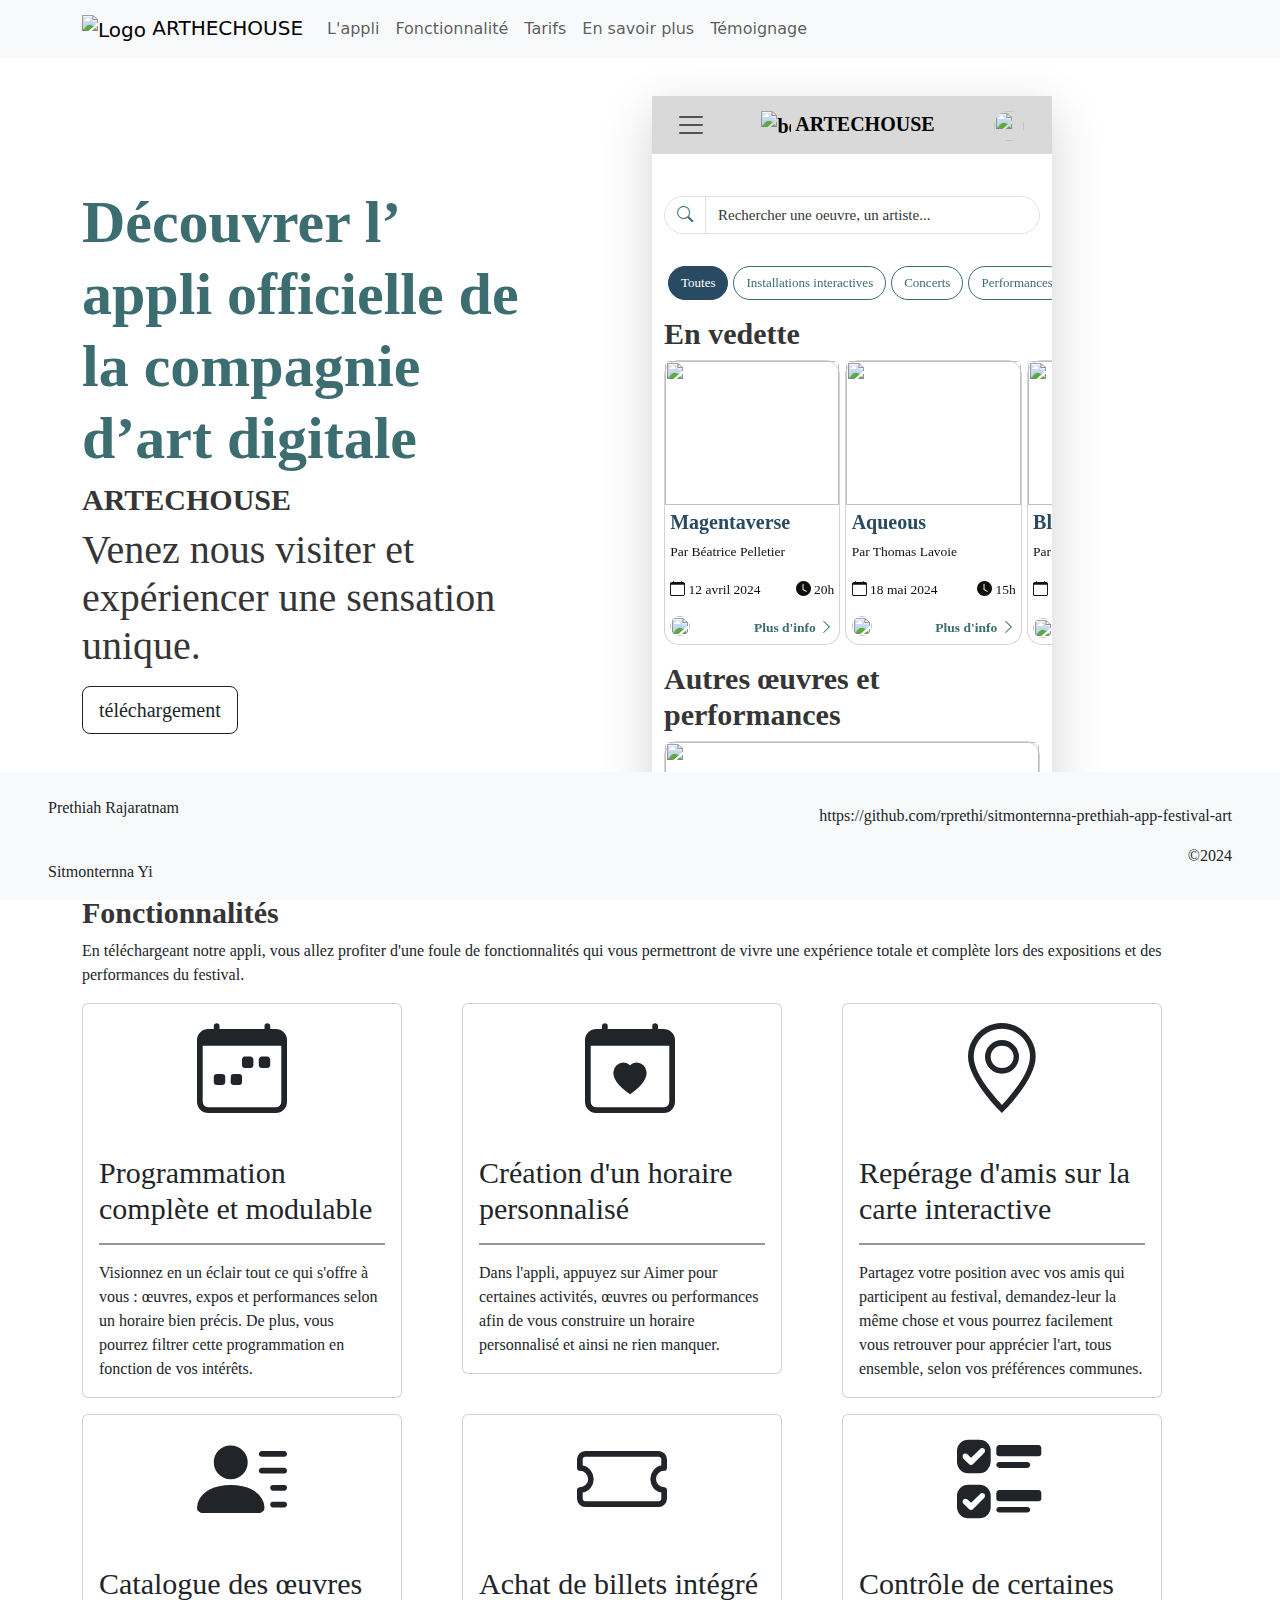
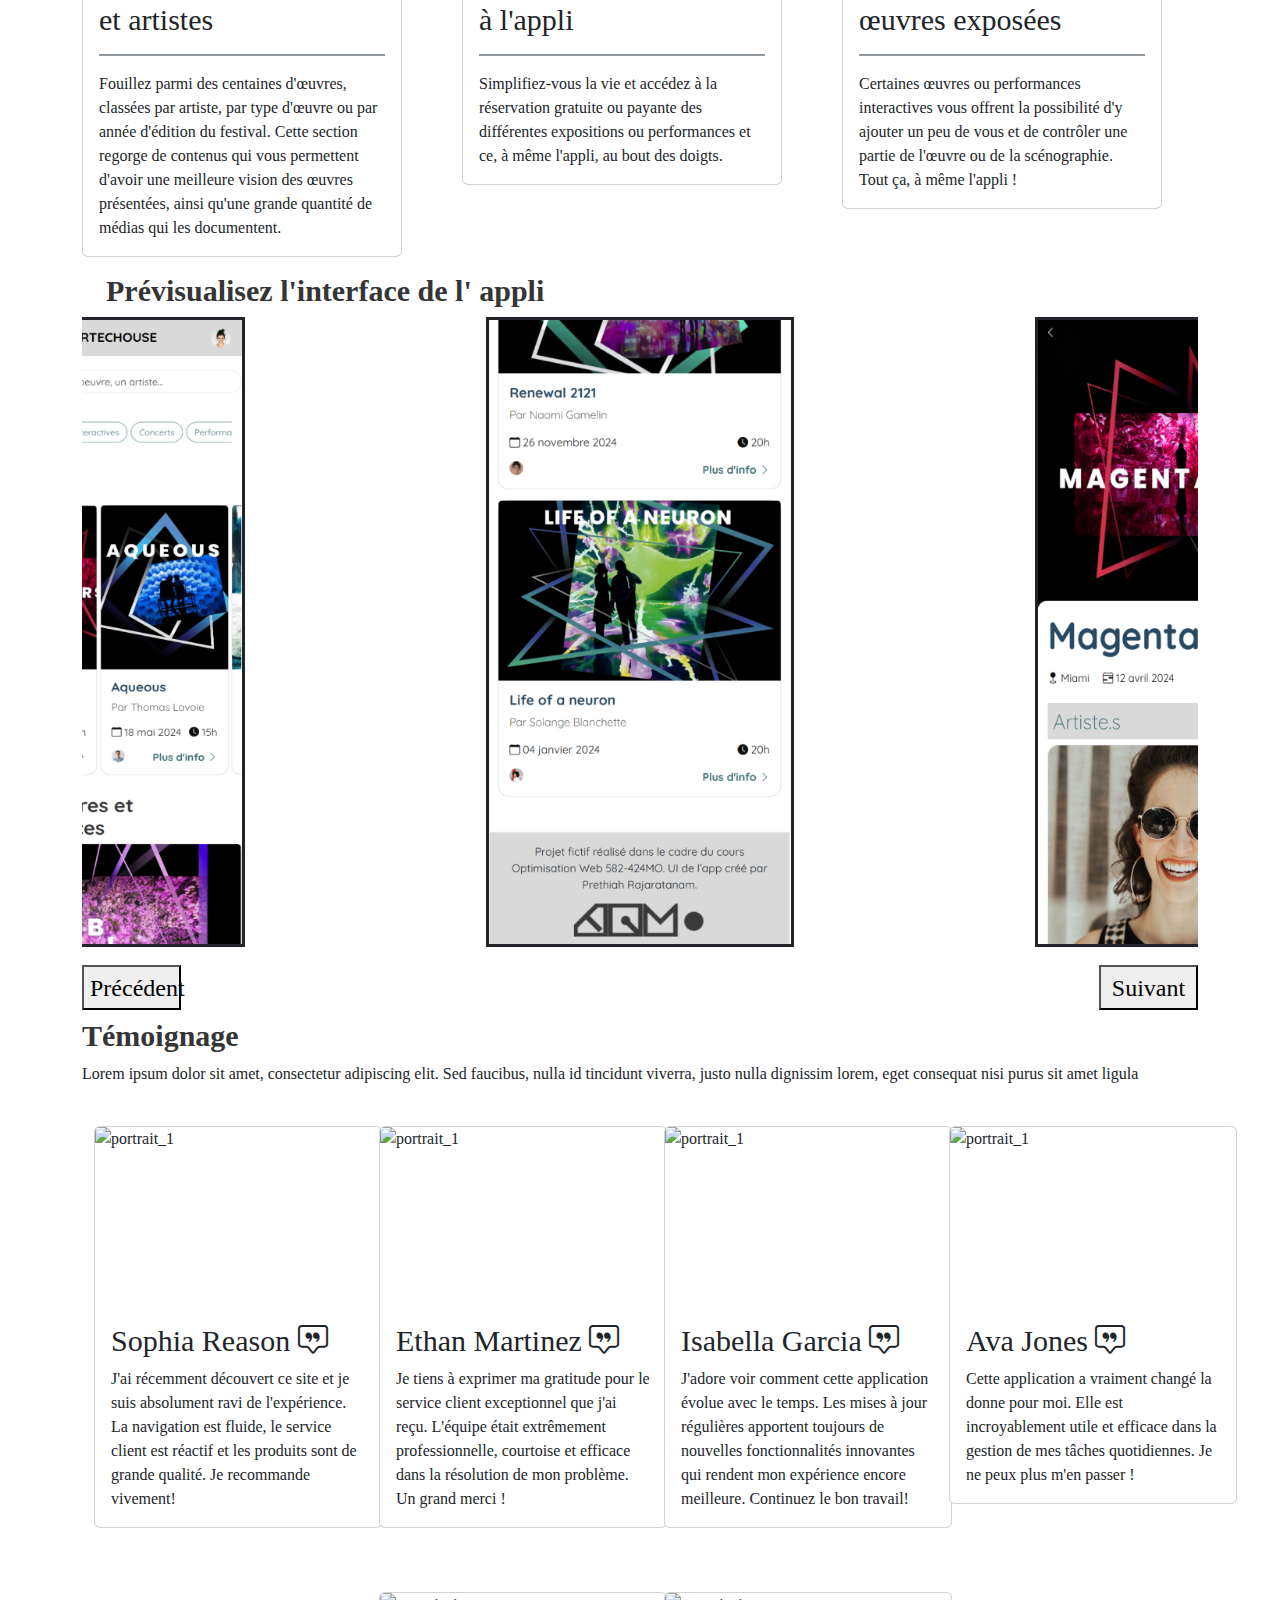
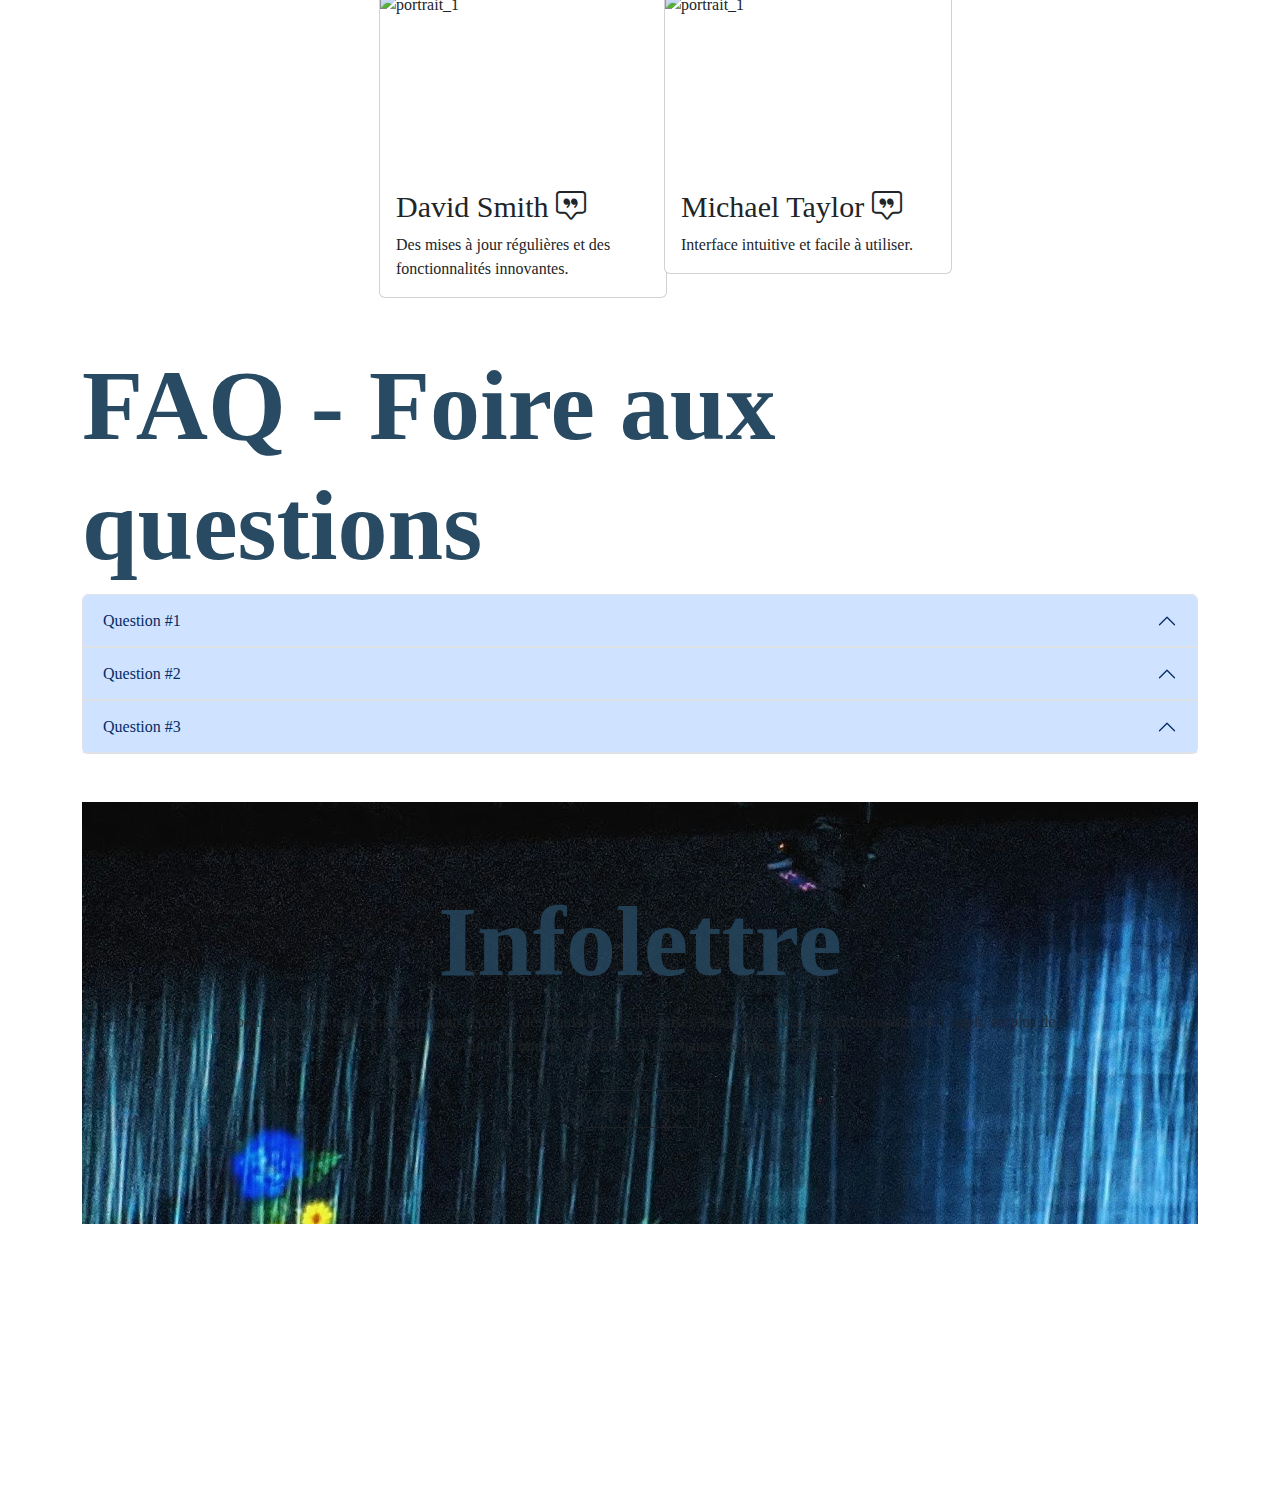
==== index.html @ 35e5b000 "partie_c_presquefini" ====
<!DOCTYPE html>
<html lang="en">

<head>
  <meta charset="UTF-8" />
  <meta name="viewport" content="width=device-width, initial-scale=1.0" />
  <meta name="robots" content="noindex, nofollow">
  <title>ARTHECHOUSE</title>
  <link rel="stylesheet" href="https://cdn.jsdelivr.net/npm/swiper@9/swiper-bundle.min.css" />
  <link rel="icon" type="image/x-icon" href="../asset/logo_arthechouse_2.png">
  <link href="../sitmonternna-prethiah-app-festival-art/scss/custom_bootstrap.css" rel="stylesheet" />
  <link rel="stylesheet" href="https://cdn.jsdelivr.net/npm/bootstrap@5.3.0-alpha1/dist/css/bootstrap.min.css" />
  <link rel="stylesheet" href="https://cdn.jsdelivr.net/npm/bootstrap-icons@1.11.3/font/bootstrap-icons.min.css">
  <link rel="stylesheet" href="./css/main.css" />
  <link rel="stylesheet" href="./css/styles_lp.css" />

</head>

<body>
  <header>
    <nav class="navbar navbar-expand-lg navbar-light bg-light fixed-top">
      <div class="container">
        <a class="navbar-brand" href="hero">
          <img src="./asset/logo_arthechouse_2.png" alt="Logo" width="50" height="50">
          ARTHECHOUSE</a>
        <button class="navbar-toggler" type="button" data-toggle="collapse" data-target="#navbarSupportedContent"
          aria-controls="navbarSupportedContent" aria-expanded="false" aria-label="Toggle navigation">
          <span class="navbar-toggler-icon"></span>
        </button>

        <div class="collapse navbar-collapse" id="navbarSupportedContent">
          <ul class="navbar-nav mr-auto">
            <li class="nav-item">
              <a href="#appli" class="nav-link" href="#">L'appli</a>
            </li>
            <li class="nav-item">
              <a href="#fonctionnaliter" class="nav-link" href="#">Fonctionnalité</a>
            </li>
            <li class="nav-item">
              <a href="#tarifs" class="nav-link" href="#">Tarifs</a>
            </li>
            <li class="nav-item">
              <a href="#voirPlus" class="nav-link" href="#">En savoir plus</a>
            </li>
            <li class="nav-item">
              <a href="#temoignage" class="nav-link" href="#">Témoignage</a>
            </li>
          </ul>
        </div>
      </div>
    </nav>
    <div data-bs-spy="scroll" data-bs-target="#mainNav" data-bs-smooth-scroll="true" class="scrollspy" tabindex="0">
    </div>
  </header>

  <main>
    <div class="container">
      <div class="row justify-content-between pt-5">
        <div class="col-lg-5 col-md-8 col-sm-3 align-self-center pt-5">
          <h5 id="appli"><!--Application--></h5>
          <h3>Découvrer l’ appli officielle de la compagnie d’art digitale</h3>
          <h2>ARTECHOUSE</h2>
          <h4>Venez nous visiter et expériencer une sensation unique.</h4>
          <button type="button" class="btn btn-outline-primary btn-lg my-2">téléchargement</button>
        </div>

        <div class="col-lg-6 col-md-12 col-sm-12 mt-0 offset-lg-1 pt-5">
          <div class="shadow-lg iframe-container">
            <iframe src="./app/index.html"></iframe>
          </div>
        </div>
      </div>


    </div>

    <div class="container">
      <div id="espacement"></div>
      <h5 class="ps-4" id="fonctionnaliter"><!--Fonctionnalité--></h5>
      <div class="hero">
        <div class="section-features">
          <div class="fonction">
            <div class="row">
              <div id="espacemnt_header"></div>
              <h2>Fonctionnalités</h2>
              <p>En téléchargeant notre appli, vous allez profiter d'une foule de fonctionnalités qui
                vous permettront de vivre une expérience totale et complète lors des expositions et des
                performances du festival.
              </p>
            </div>

            <div class="row">

              <div class="col-lg-4 col-md-6 col-sm-2">
                <div class="card mb-3" style="width: 20rem;">
                  <i class="bi bi-calendar-week icon text-lg-center"></i>
                  <div class="card-body">
                    <h5 class="card-title">Programmation complète et modulable</h5>
                    <hr class="border border-secondary border-1 opacity-75">
                    <p class="card-text">Visionnez en un éclair tout ce qui s'offre à vous : œuvres, expos et
                      performances selon un horaire bien précis.
                      De plus, vous pourrez filtrer cette programmation en fonction de vos intérêts.</p>
                  </div>
                </div>
              </div>

              <div class="col-lg-4 col-md-6 col-sm-2">
                <div class="card mb-3" style="width: 20rem;">
                  <i class="bi bi-calendar-heart icon ms-3 text-lg-center"></i>
                  <div class="card-body">
                    <h5 class="card-title">Création d'un horaire personnalisé</h5>
                    <hr class="border border-secondary border-1 opacity-75">
                    <p class="card-text">Dans l'appli, appuyez sur Aimer pour certaines activités, œuvres ou
                      performances afin de vous construire un horaire personnalisé et ainsi ne rien manquer.</p>
                  </div>
                </div>
              </div>

              <div class="col-lg-4 col-md-6 col-sm-2">
                <div class="card mb-3" style="width: 20rem;">
                  <i class="bi bi-geo-alt icon text-lg-center"></i>
                  <div class="card-body">
                    <h5 class="card-title">Repérage d'amis sur la carte interactive</h5>
                    <hr class="border border-secondary border-1 opacity-75">
                    <p class="card-text">Partagez votre position avec vos amis qui participent au festival,
                      demandez-leur la même chose et vous
                      pourrez facilement vous retrouver pour apprécier l'art, tous ensemble, selon vos préférences
                      communes.</p>
                  </div>
                </div>
              </div>

              <div class="col-lg-4 col-md-6 col-sm-2">
                <div class="card mb-3" style="width: 20rem;">
                  <i class="bi bi-person-lines-fill icon text-lg-center"></i>
                  <div class="card-body">
                    <h5 class="card-title">Catalogue des œuvres et artistes</h5>
                    <hr class="border border-secondary border-1 opacity-75">
                    <p class="card-text">Fouillez parmi des centaines d'œuvres, classées par artiste, par type d'œuvre
                      ou par année d'édition du festival.
                      Cette section regorge de contenus qui vous permettent d'avoir une meilleure vision des œuvres
                      présentées, ainsi qu'une grande quantité de médias qui les documentent.</p>
                  </div>
                </div>
              </div>



              <div class="col-lg-4 col-md-6 col-sm-2">
                <div class="card mb-3" style="width: 20rem;">
                  <i class="bi bi-ticket icon text-lg-center"></i>
                  <div class="card-body">
                    <h5 class="card-title">Achat de billets intégré à l'appli</h5>
                    <hr class="border border-secondary border-1 opacity-75">
                    <p class="card-text">Simplifiez-vous la vie et accédez à la réservation gratuite ou payante des
                      différentes expositions ou performances et ce, à même l'appli, au bout des doigts.</p>
                  </div>
                </div>
              </div>

              <div class="col-lg-4 col-md-6 col-sm-2">
                <div class="card mb-3" style="width: 20rem;">
                  <i class="bi bi-ui-checks icon text-lg-center"></i>
                  <div class="card-body">
                    <h5 class="card-title">Contrôle de certaines œuvres exposées</h5>
                    <hr class="border border-secondary border-1 opacity-75">
                    <p class="card-text">Certaines œuvres ou performances interactives vous offrent la possibilité d'y
                      ajouter un peu
                      de vous et de contrôler une partie de l'œuvre ou de la scénographie. Tout ça, à même l'appli !
                    </p>
                  </div>
                </div>
              </div>
            </div>
          </div>
        </div>

        <div class="view-more">
          <h2 class="ps-4" id="voirPlus">Prévisualisez l'interface de l' appli</h2>
        
          <div class="swiper swiper-screenshots">
            <!-- Additional required wrapper -->
            <div class="swiper-wrapper">
              <!-- Slides -->
              <div class="swiper-slide"><img src="../asset/app_screenshot/accueil_haut.jpg"></div>
              <div class="swiper-slide"><img src="../asset/app_screenshot/accueil_bas.jpg"></div>
              <div class="swiper-slide"><img src="../asset/app_screenshot/artwork_hautPage.jpg"></div>
              <div class="swiper-slide"><img src="../asset/app_screenshot/artwork_modal.jpg"></div>
              <div class="swiper-slide"><img src="../asset/app_screenshot/artwork_accordeon.jpg"></div>

            </div>
          
            <!-- If we need navigation buttons -->
            <div class="swiper-nav">
              <button class="btn-prev">Précédent</button>
            
             
            
              <button class="btn-next">Suivant</button>
            </div>

          </div>
        </div>


        <div class="temoin">
          <h5 class="ps-4" id="temoignage"><!--Témoignage--></h5>
          <div class="section-testimonials">
            <div class="row">
              <h2>Témoignage</h2>
              <p>Lorem ipsum dolor sit amet, consectetur adipiscing elit. Sed faucibus, nulla id tincidunt viverra,
                justo nulla dignissim lorem, eget consequat nisi purus sit amet ligula</p>
            </div>

            <div class="row">
              <div class="col-sm-6 col-md-4 col-lg-3 p-4">
                <div class="card mb-3" style="width: 18rem;">
                  <img src="./asset/portrait/femme_1.jpg" class="card-img-top" alt="portrait_1">
                  <div class="card-body">
                    <h5 class="card-title">Sophia Reason <i class="bi bi-chat-square-quote"></i></h5>
                    <p class="card-text">J'ai récemment découvert ce site et je suis absolument ravi de l'expérience.
                      La
                      navigation est fluide, le service
                      client est réactif et les produits sont de grande qualité. Je recommande vivement!</p>
                  </div>
                </div>
              </div>

              <div class="col-sm-6 col-md-4 col-lg-3 p-4">
                <div class="card" style="width: 18rem;">
                  <img src="./asset/portrait/homme_1.jpg" class="card-img-top" alt="portrait_1">
                  <div class="card-body">
                    <h5 class="card-title">Ethan Martinez <i class="bi bi-chat-square-quote"></i></h5>
                    <p class="card-text">Je tiens à exprimer ma gratitude pour le service client exceptionnel que j'ai
                      reçu.
                      L'équipe était extrêmement professionnelle, courtoise et efficace dans la résolution de mon
                      problème. Un grand merci !</p>
                  </div>
                </div>
              </div>


              <div class="col-sm-6 col-md-4 col-lg-3 p-4">
                <div class="card" style="width: 18rem;">
                  <img src="./asset/portrait/femme_3.jpg" class="card-img-top" alt="portrait_1">
                  <div class="card-body">
                    <h5 class="card-title">Isabella Garcia <i class="bi bi-chat-square-quote"></i></h5>
                    <p class="card-text">J'adore voir comment cette application évolue avec le temps. Les mises à jour
                      régulières apportent toujours de nouvelles fonctionnalités innovantes
                      qui rendent mon expérience encore meilleure. Continuez le bon travail!</p>
                  </div>
                </div>
              </div>

              <div class="col-sm-6 col-md-4 col-lg-3 p-4">
                <div class="card" style="width: 18rem;">
                  <img src="./asset/portrait/femme_2.jpg" class="card-img-top" alt="portrait_1">
                  <div class="card-body">
                    <h5 class="card-title">Ava Jones <i class="bi bi-chat-square-quote"></i></h5>
                    <p class="card-text">Cette application a vraiment changé la donne pour moi. Elle est
                      incroyablement
                      utile et efficace dans la gestion de mes tâches quotidiennes. Je ne peux plus m'en passer !</p>
                  </div>
                </div>
              </div>

              <div class="col-sm-6 col-md-4 col-lg-3 pt-4 ps-4 offset-lg-3">
                <div class="card" style="width: 18rem;">
                  <img src="./asset/portrait/homme_3.jpg" class="card-img-top" alt="portrait_1">
                  <div class="card-body">
                    <h5 class="card-title">David Smith <i class="bi bi-chat-square-quote"></i></h5>
                    <p class="card-text">Des mises à jour régulières et des fonctionnalités innovantes.</p>
                  </div>
                </div>
              </div>

              <div class="col-sm-6 col-md-4 col-lg-1 pt-4 ps-4">
                <div class="card" style="width: 18rem;">
                  <img src="./asset/portrait/homme_2.jpg" class="card-img-top" alt="portrait_1">
                  <div class="card-body">
                    <h5 class="card-title">Michael Taylor <i class="bi bi-chat-square-quote"></i></h5>
                    <p class="card-text">Interface intuitive et facile à utiliser.</p>
                  </div>
                </div>
              </div>
            </div>
          </div>
        </div>

        <div id="faq" class="my-5">
          <h1>FAQ - Foire aux questions</h1>
          <div class="accordion" id="accordion_entier">
            <div class="accordion-item">
              <h2 class="accordion-header" id="entete1">
                <button class="accordion-button" type="button" data-bs-toggle="collapse" data-bs-target="#reponse1"
                  aria-expanded="false" aria-controls="reponse1">
                  Question #1
                </button>
              </h2>
              <div id="reponse1" class="collapse" data-bs-parent="#accordion_entier" aria-labelledby="entete1">
                <div class="accordion-body">
                  waaaaaaaaaaaaaaaaaaaaaaaaaaaaaaaaaaaaa
                </div>
              </div>
            </div>

            <div class="accordion-item">
              <h2 class="accordion-header" id="entete2">
                <button class="accordion-button" type="button" data-bs-toggle="collapse" data-bs-target="#reponse2"
                  aria-expanded="false" aria-controls="reponse2">
                  Question #2
                </button>
              </h2>
              <div id="reponse2" class="collapse" data-bs-parent="#accordion_entier" aria-labelledby="entete2">
                <div class="accordion-body">
                  waaaaaaaaaaaaaaaaaaaaaaaaaaaaaaaaaaaaa
                </div>
              </div>
            </div>

            <div class="accordion-item">
              <h2 class="accordion-header" id="entete3">
                <button class="accordion-button" type="button" data-bs-toggle="collapse" data-bs-target="#reponse3"
                  aria-expanded="false" aria-controls="reponse3">
                  Question #3
                </button>
              </h2>
              <div id="reponse3" class="collapse" data-bs-parent="#accordion_entier" aria-labelledby="entete3">
                <div class="accordion-body">
                  waaaaaaaaaaaaaaaaaaaaaaaaaaaaaaaaaaaaa
                </div>
              </div>
            </div>

          </div>
        </div>

        <div id="infolettre" class="my-5">
          <div class="row">
            <div class="bgOpacite col-lg-12 col-md-6 px-5">
              <h1 class="text-lg-center">Infolettre</h1>
              <p class="text-lg-center text-md-start px-4">Abonnez-vous à notre infolettre pour recevoir des nouvelles
                sur les mises-à-jour et
                nouvelles fonctionnalités de l’appli, en plus de recevoir en primeur les détails des prochaines
                éditions du festival.</p>
              <div class="text-lg-center">
                <button type="button" class="btn  my-3" data-bs-toggle="modal" data-bs-target="#bigModal">En savoir
                  plus</button>
              </div>
            </div>
          </div>
        </div>


      </div>
    </div>
    <div id="espacemnt"></div>
    <!--
    <h5 class="ps-4" id="tarifs">Tarifs</h5>
    <h5 class="ps-4" id="voirPlus">En savoir plus</h5>
      -->
    </div>

    </div>

    <div id="bigModal" class="modal fade" tabindex="-1" aria-labelledby="header" aria-hidden="true">
      <div class="modal-dialog modal-lg modal-dialog-centered">
        <div class="modal-content">
          <div class="modal-header">
            <h5 id="header" class="modal-title">Restez informé !</h5>
            <button type="button" class="btn-close" data-bs-dismiss="modal" aria-label="Close"></button>
          </div>
          <div class="modal-body">
            <form>
              <div class="input-group mb-3 input-with-icon">
                <span class="input-group-text"><i class="bi bi-envelope-at"></i></span>
                <input type="email" class="form-control offset-1" placeholder="adresse courriel">
              </div>
            </form>
          </div>
          <div class="modal-footer">
            <button type="button" class="btn">M' inscrire</button>
            <button id="annule" type="button" class="btn" data-bs-dismiss="modal">Annuler</button>

          </div>
        </div>
      </div>
    </div>

  </main>

  <footer class="footer bg-light  fixed-bottom">
    <div class="container-fluid">
      <div class="row">
        <div class="col-lg-6 col-md-6 col-sm-12 text-md-start text-lg-start pt-4 ps-5">
          <p>Prethiah Rajaratnam</p>
        </div>
        <div class="col-lg-6 col-md-12 col-sm-12 pt-4 pe-5 mt-2 text-md-end text-lg-end">
          <a href="https://github.com/rprethi/sitmonternna-prethiah-app-festival-art"
            class="nav-link">https://github.com/rprethi/sitmonternna-prethiah-app-festival-art</a>
        </div>
        <div class="col-lg-6 col-md-6 col-sm-12 pt-4 ps-5 text-md-start text-lg-start">
          <p>Sitmonternna Yi</p>
        </div>
        <div class="col-lg-6 col-md-6 col-sm-12 pt-2 pb-2 pe-5 text-md-end text-lg-end">
          <div>
            <p>&copy;2024</p>
          </div>
        </div>
      </div>
    </div>
  </footer>
  <script src="https://cdn.jsdelivr.net/npm/swiper@11/swiper-bundle.min.js"></script>
  <script src="https://cdn.jsdelivr.net/npm/bootstrap@5.3.2/dist/js/bootstrap.bundle.min.js"
    integrity="sha384-C6RzsynM9kWDrMNeT87bh95OGNyZPhcTNXj1NW7RuBCsyN/o0jlpcV8Qyq46cDfL"
    crossorigin="anonymous"></script>
  <script src="https://stackpath.bootstrapcdn.com/bootstrap/4.5.2/js/bootstrap.min.js"></script>



  <script src="./js/script.js"></script>
</body>

</html>
---- css/main.css ----
/*---------Styles Generaux------------*/

:root {
  --bs-dark: #353535;
  --bs-light: #d9d9d9;
  --bs-secondary: #3c6d71;
  --bs-white: #ffffff;
  --bs-primary: #284a63;
}
@font-face {
  src: url(../asset/font/Quicksand-VariableFont_wght.ttf) format("truetype");
  font-family: "Quicksand";
}

h1,
.h1 {
  font-size: 100px;
  font-weight: bold;
  color: var(--bs-primary);
}

h2,
.h2 {
  font-size: 30px;
  font-weight: 800;
  color: var(--bs-dark);
}

h3,
.h3 {
  font-size: 60px;
  font-weight: 600;
  color: var(--bs-secondary);
}

h4,
.h4 {
  font-size: 40px;
  font-weight: 400;
  color: var(--bs-dark);
}

h5,
.h5 {
  font-size: 30px;
  font-weight: 200;
  color: var(--bs-white);
}

h6,
.h6 {
  font-size: 20px;
  font-weight: 100;
  color: var(--bs-dark);
}
---- css/styles_lp.css ----
/*---------Styles Header------------*/


/*--------Section Hero---------*/

.btn:hover {
  background-color: var(--grisFonce);
  color: var(--blanc);
  border-color: var(--blanc);
}

#annule {
  color: var(--grisFonce);
  border-color: var(--grisFonce);
}

.btn {
  color: var(--blanc);
  background-color: var(--vert);
  border-color: var(--blanc);
}

#Annule:hover {
  color: var(--blanc);
  background-color: var(--grisFonce);
  border-color: var(--blanc);
}

main {
  font-family: "Quicksand";
}

.iframe-container {
  position: relative;
  width: 100%;
  max-width: 400px;
  aspect-ratio: 5/9;
}

iframe {
  width: 100%;
  height: 100%;
}

/*----------Section Foncsionntlite LP-------*/

.icon {
  font-size: 10vh;
  color: var(--bleu);
}

/*----------Section temoignages LP-------*/

.card-img-top {
  height: 20vh;
  object-fit: cover;
  object-position: center;
}

/*
.temoin{
  background-color: #f6f5ec;
}
*/
/*---------Section pied de page------*/

footer {
  font-family: "Quicksand";
  background-color: var(--grisPale);
}

/*-----------infolettre---------------*/
#infolettre {
  background-image: url(../asset/img_infolettre.jpg);
  padding: 5em;
}

.bgOpacite {
  opacity: 0.8;
  background-color: var(--blanc);
}

#espacemnt_header {
  height: 4em;
}

#espacemnt {
  height: 15em;
}

#sectAppli {
  height: 10em;
}

/*swiper*/
.swiper img {
  width: 40vh;
  height: 70vh;
  
}

/*SWIPER*/
.swiper-slide img {
  border-color: var(--vert);
  border-width: 2em;
  border: solid;
}

.swiper-slide{
  display: flex;
  justify-content: center; 
  align-items: center;
  
}


/*
.swiper-nav{
  background-color: bisque;
}
*/
.btn-prev, .btn-next{
  margin-top: 2vh;
  width: 11vh;
  height: 5vh;
  font-family: "Quicksand";
  font-size: 1.5em;
}

.btn-next{
  float: right;
}

.btn-next:active, .btn-prev:active {
  background-color: rgb(37, 103, 92); 
  color: white;
  border-color: white;
}
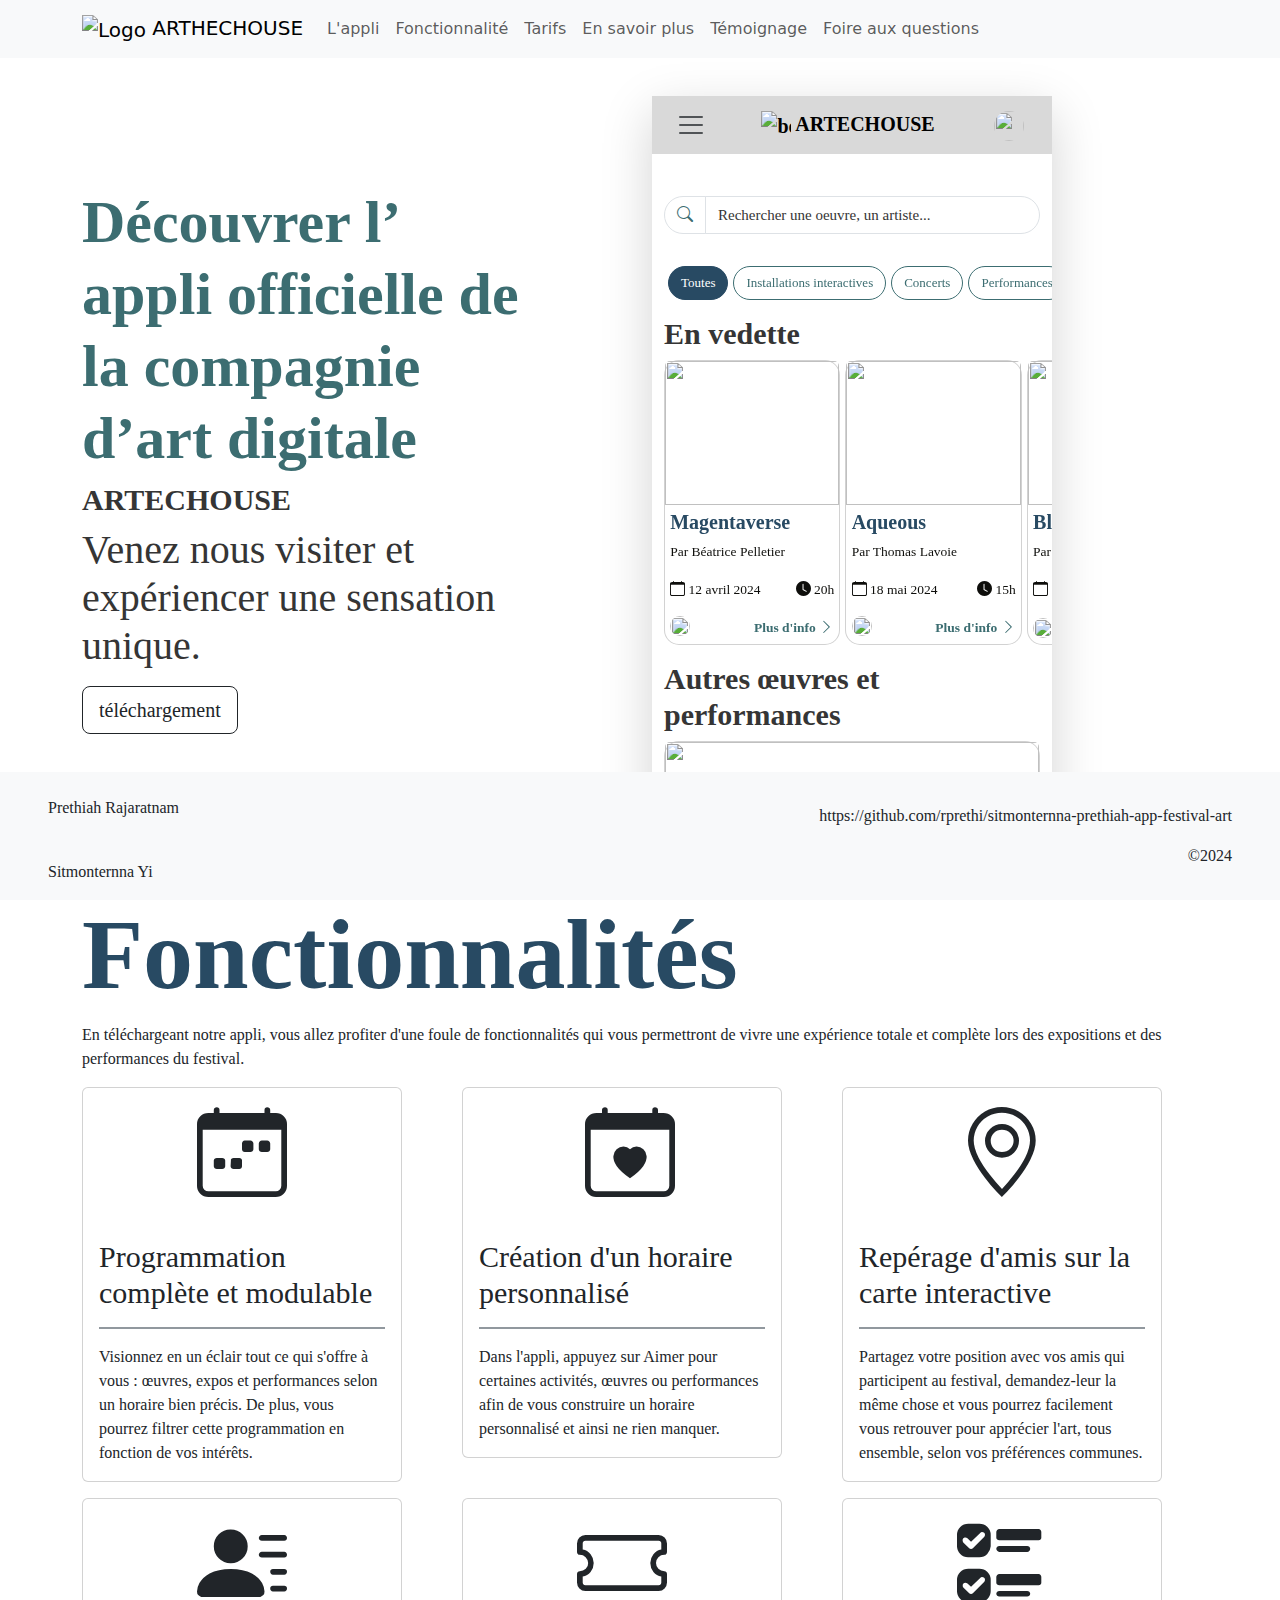
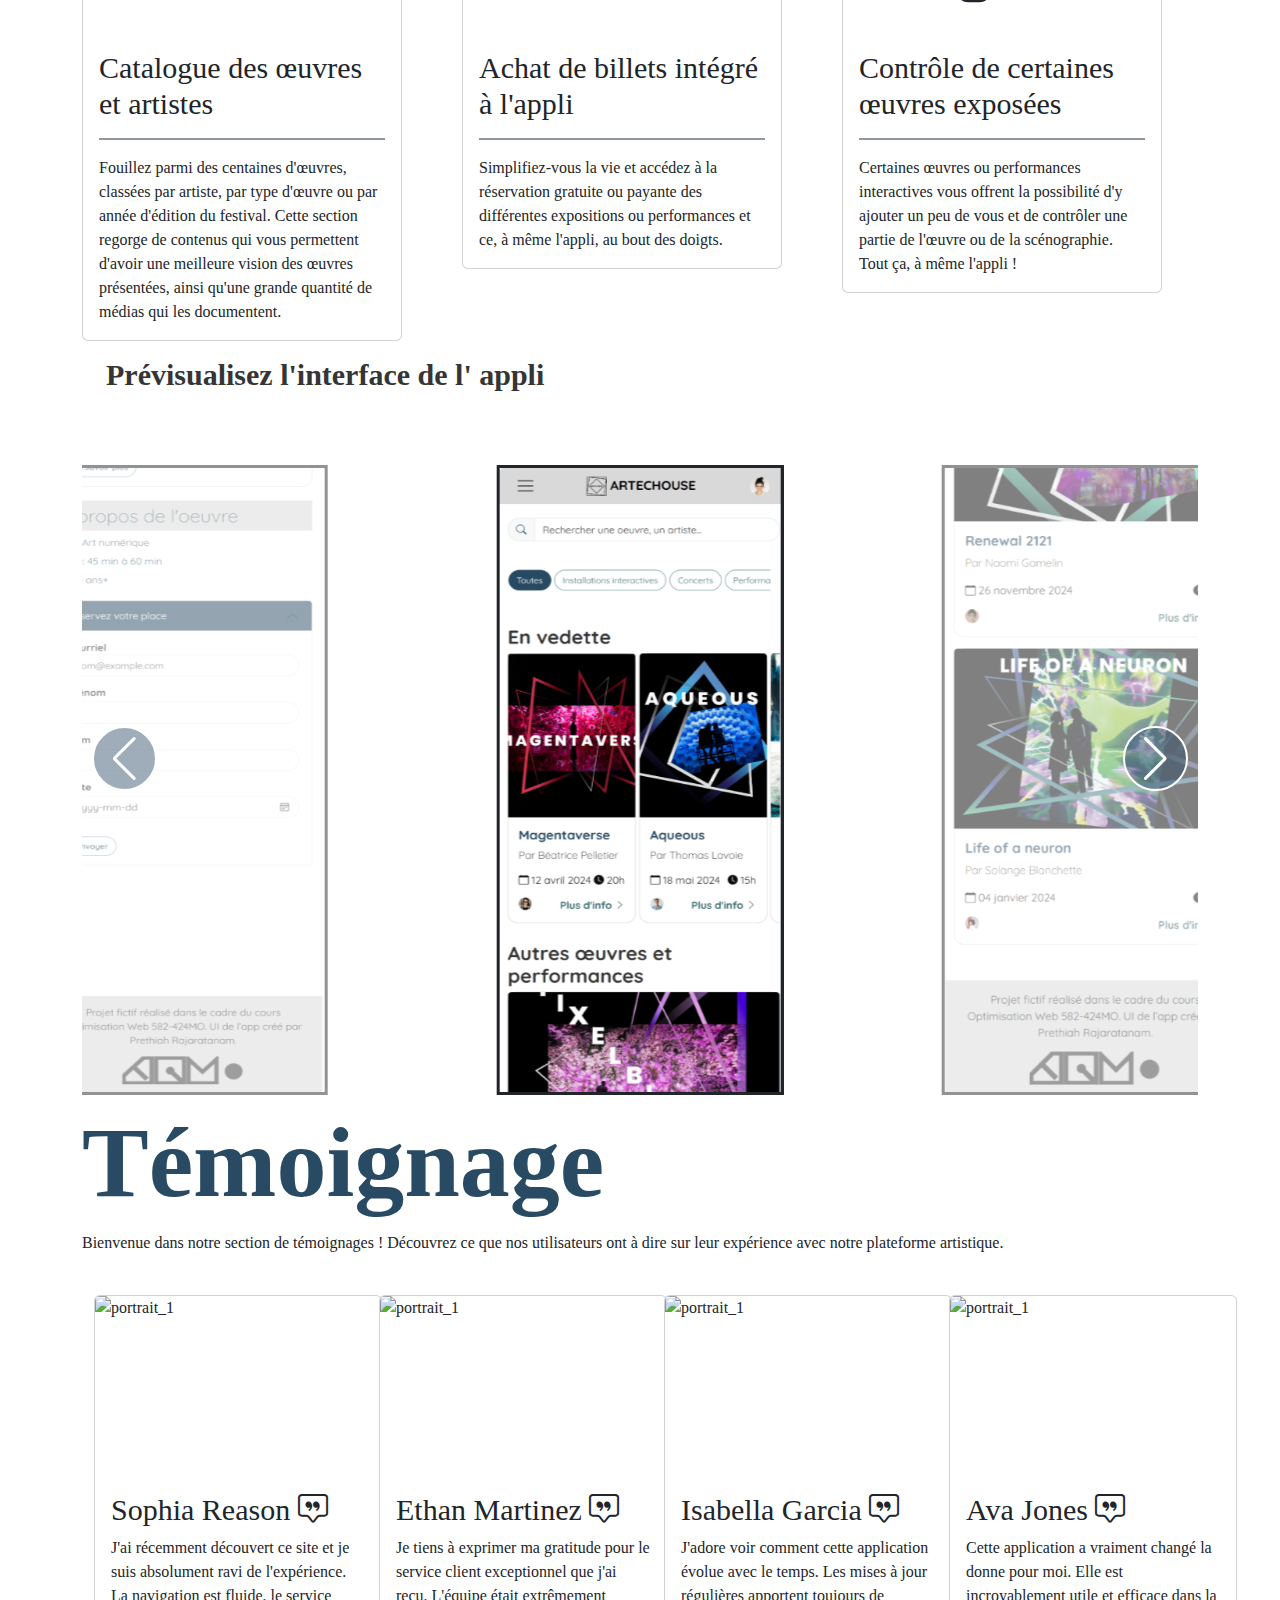
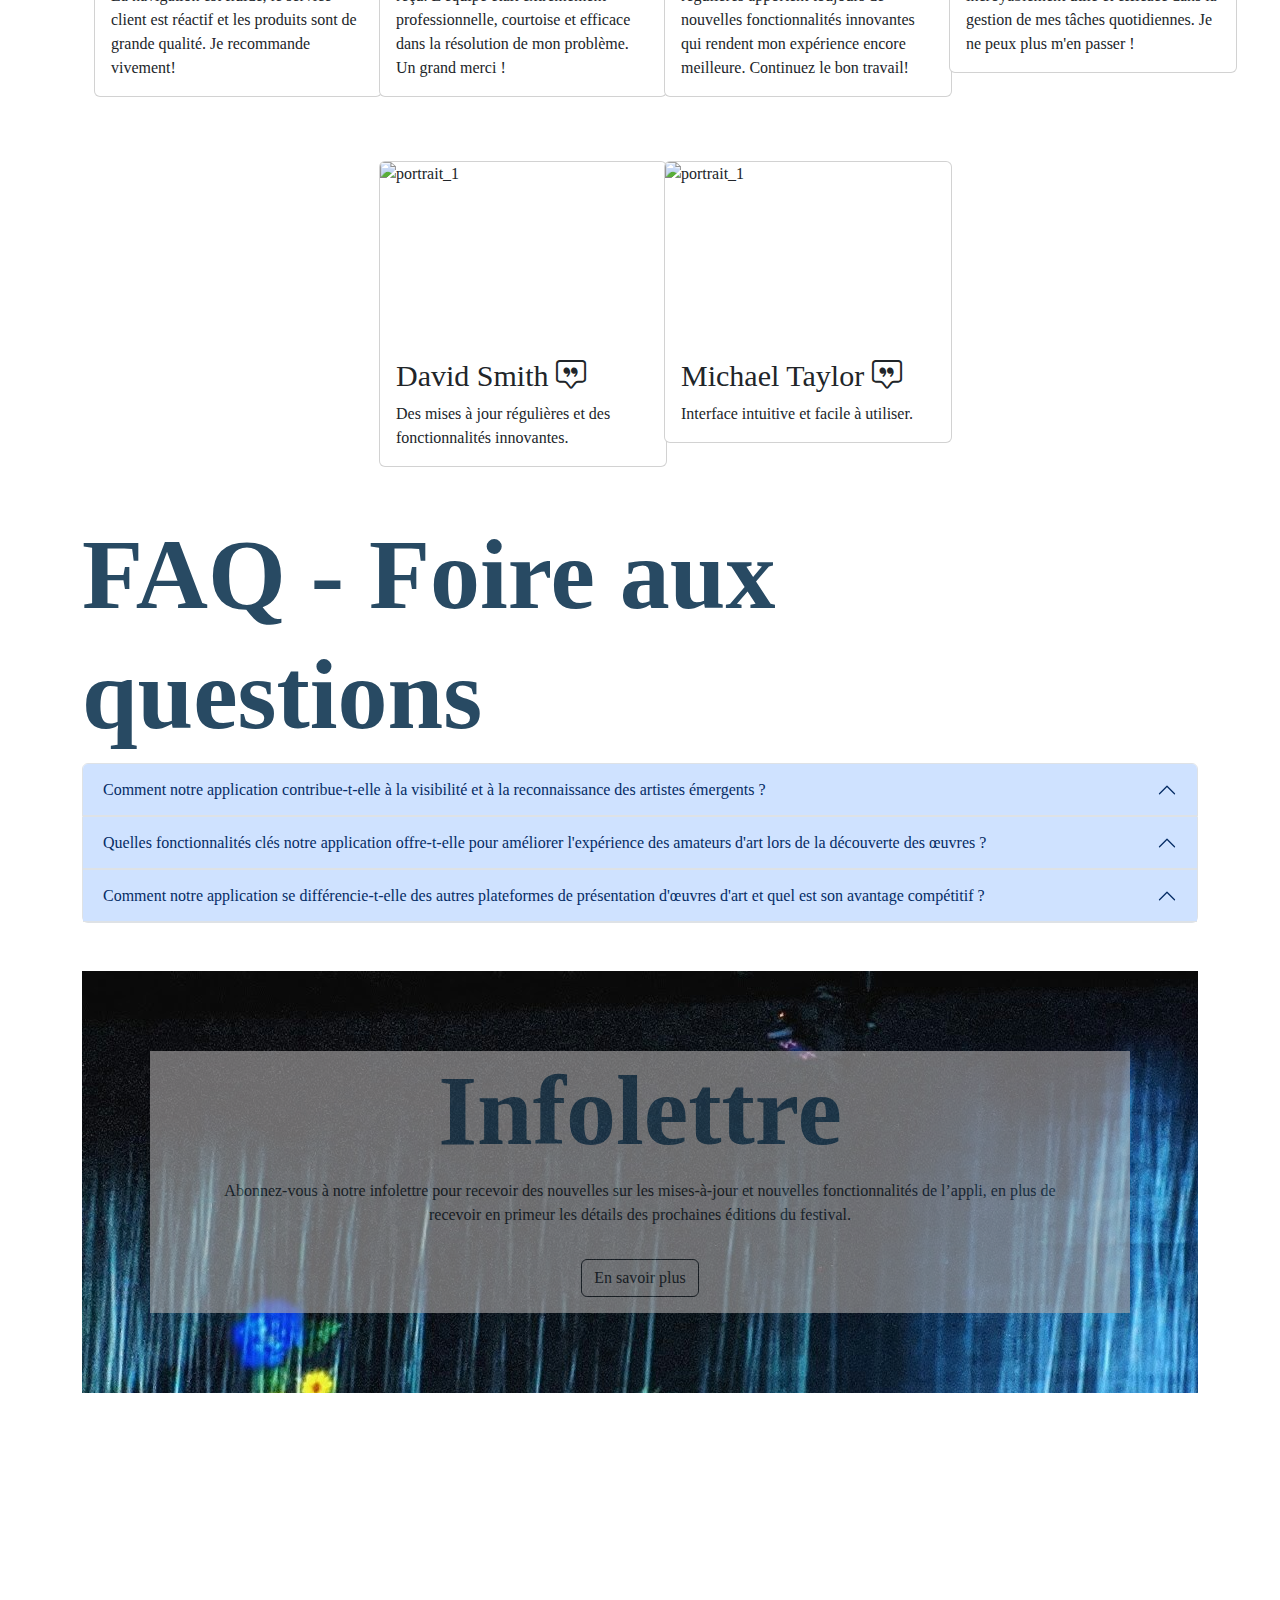
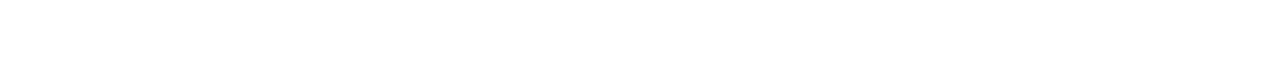
==== commit ddaae1d6: "swiper_done" ====
--- a/index.html
+++ b/index.html
@@ -45,6 +45,9 @@
             <li class="nav-item">
               <a href="#temoignage" class="nav-link" href="#">Témoignage</a>
             </li>
+            <li class="nav-item">
+              <a href="#faq" class="nav-link" href="#">Foire aux questions</a>
+            </li>
           </ul>
         </div>
       </div>
@@ -76,13 +79,13 @@
 
     <div class="container">
       <div id="espacement"></div>
-      <h5 class="ps-4" id="fonctionnaliter"><!--Fonctionnalité--></h5>
+      <h1 class="ps-4" id="fonctionnaliter"><!--Fonctionnalité--></h1>
       <div class="hero">
         <div class="section-features">
           <div class="fonction">
             <div class="row">
               <div id="espacemnt_header"></div>
-              <h2>Fonctionnalités</h2>
+              <h1>Fonctionnalités</h1>
               <p>En téléchargeant notre appli, vous allez profiter d'une foule de fonctionnalités qui
                 vous permettront de vivre une expérience totale et complète lors des expositions et des
                 performances du festival.
@@ -177,7 +180,7 @@
 
         <div class="view-more">
           <h2 class="ps-4" id="voirPlus">Prévisualisez l'interface de l' appli</h2>
-        
+
           <div class="swiper swiper-screenshots">
             <!-- Additional required wrapper -->
             <div class="swiper-wrapper">
@@ -189,16 +192,16 @@
               <div class="swiper-slide"><img src="../asset/app_screenshot/artwork_accordeon.jpg"></div>
 
             </div>
-          
+
             <!-- If we need navigation buttons -->
+            <div class="swiper-button-prev"></div>
+            <div class="swiper-button-next"></div>
+            <!--
             <div class="swiper-nav">
               <button class="btn-prev">Précédent</button>
-            
-             
-            
               <button class="btn-next">Suivant</button>
             </div>
-
+-->
           </div>
         </div>
 
@@ -207,9 +210,8 @@
           <h5 class="ps-4" id="temoignage"><!--Témoignage--></h5>
           <div class="section-testimonials">
             <div class="row">
-              <h2>Témoignage</h2>
-              <p>Lorem ipsum dolor sit amet, consectetur adipiscing elit. Sed faucibus, nulla id tincidunt viverra,
-                justo nulla dignissim lorem, eget consequat nisi purus sit amet ligula</p>
+              <h1>Témoignage</h1>
+              <p>Bienvenue dans notre section de témoignages ! Découvrez ce que nos utilisateurs ont à dire sur leur expérience avec notre plateforme artistique.</p>
             </div>
 
             <div class="row">
@@ -294,13 +296,14 @@
               <h2 class="accordion-header" id="entete1">
                 <button class="accordion-button" type="button" data-bs-toggle="collapse" data-bs-target="#reponse1"
                   aria-expanded="false" aria-controls="reponse1">
-                  Question #1
-                </button>
+                  Comment notre application contribue-t-elle à la visibilité et à la reconnaissance des artistes
+                  émergents ? </button>
               </h2>
               <div id="reponse1" class="collapse" data-bs-parent="#accordion_entier" aria-labelledby="entete1">
                 <div class="accordion-body">
-                  waaaaaaaaaaaaaaaaaaaaaaaaaaaaaaaaaaaaa
-                </div>
+                  Notre application joue un rôle essentiel dans la promotion et la visibilité des artistes émergents en
+                  leur offrant une plateforme mondiale où ils peuvent exposer leur travail et se connecter avec un
+                  public plus large. </div>
               </div>
             </div>
 
@@ -308,13 +311,13 @@
               <h2 class="accordion-header" id="entete2">
                 <button class="accordion-button" type="button" data-bs-toggle="collapse" data-bs-target="#reponse2"
                   aria-expanded="false" aria-controls="reponse2">
-                  Question #2
-                </button>
+                  Quelles fonctionnalités clés notre application offre-t-elle pour améliorer l'expérience des amateurs
+                  d'art lors de la découverte des œuvres ? </button>
               </h2>
               <div id="reponse2" class="collapse" data-bs-parent="#accordion_entier" aria-labelledby="entete2">
                 <div class="accordion-body">
-                  waaaaaaaaaaaaaaaaaaaaaaaaaaaaaaaaaaaaa
-                </div>
+                  Catalogue d'œuvres : présentation organisée des œuvres par artistes, styles, périodes et catégories
+                  artistiques. </div>
               </div>
             </div>
 
@@ -322,12 +325,13 @@
               <h2 class="accordion-header" id="entete3">
                 <button class="accordion-button" type="button" data-bs-toggle="collapse" data-bs-target="#reponse3"
                   aria-expanded="false" aria-controls="reponse3">
-                  Question #3
-                </button>
+                  Comment notre application se différencie-t-elle des autres plateformes de présentation d'œuvres d'art
+                  et quel est son avantage compétitif ? </button>
               </h2>
               <div id="reponse3" class="collapse" data-bs-parent="#accordion_entier" aria-labelledby="entete3">
                 <div class="accordion-body">
-                  waaaaaaaaaaaaaaaaaaaaaaaaaaaaaaaaaaaaa
+                  L'expérience immersive de visite virtuelle de galeries et d'expositions donne aux utilisateurs la
+                  sensation d'une expérience artistique authentique, même à distance.
                 </div>
               </div>
             </div>
--- a/css/styles_lp.css
+++ b/css/styles_lp.css
@@ -76,8 +76,8 @@
 }
 
 .bgOpacite {
-  opacity: 0.8;
-  background-color: var(--blanc);
+  opacity: 0.6;
+  background-color: rgb(175, 172, 172);
 }
 
 #espacemnt_header {
@@ -96,43 +96,64 @@
 .swiper img {
   width: 40vh;
   height: 70vh;
-  
+
 }
 
 /*SWIPER*/
+.swiper-wrapper {
+  margin-top: 5vw;
+}
+
+.swiper-nav {
+  margin-top: 5vw;
+  display: flex;
+  justify-content: space-around;
+  align-items: center;
+
+}
+
 .swiper-slide img {
   border-color: var(--vert);
   border-width: 2em;
   border: solid;
 }
 
-.swiper-slide{
+.swiper-slide {
   display: flex;
-  justify-content: center; 
+  justify-content: center;
   align-items: center;
-  
+
 }
-
 
 /*
 .swiper-nav{
   background-color: bisque;
 }
 */
-.btn-prev, .btn-next{
-  margin-top: 2vh;
-  width: 11vh;
-  height: 5vh;
-  font-family: "Quicksand";
-  font-size: 1.5em;
+.swiper-button-prev,
+.swiper-button-next {
+  background-color: #284a6373;
+  border: solid white 2px;
+  color: white;
+  border-radius: 50%;
+  width: 65px;
+  height: 65px;
+  font-size: 5em;
 }
 
-.btn-next{
+/*
+.swiper-button-next {
   float: right;
 }
-
-.btn-next:active, .btn-prev:active {
-  background-color: rgb(37, 103, 92); 
+*/
+.swiper-button-next:active,
+.swiper-button-prev:active {
+  background-color: rgb(37, 103, 92);
   color: white;
   border-color: white;
+}
+
+.swiper-slide:not(.swiper-slide-active) {
+  opacity: 0.5;
+  transition: opacity 0.5s ease;
 }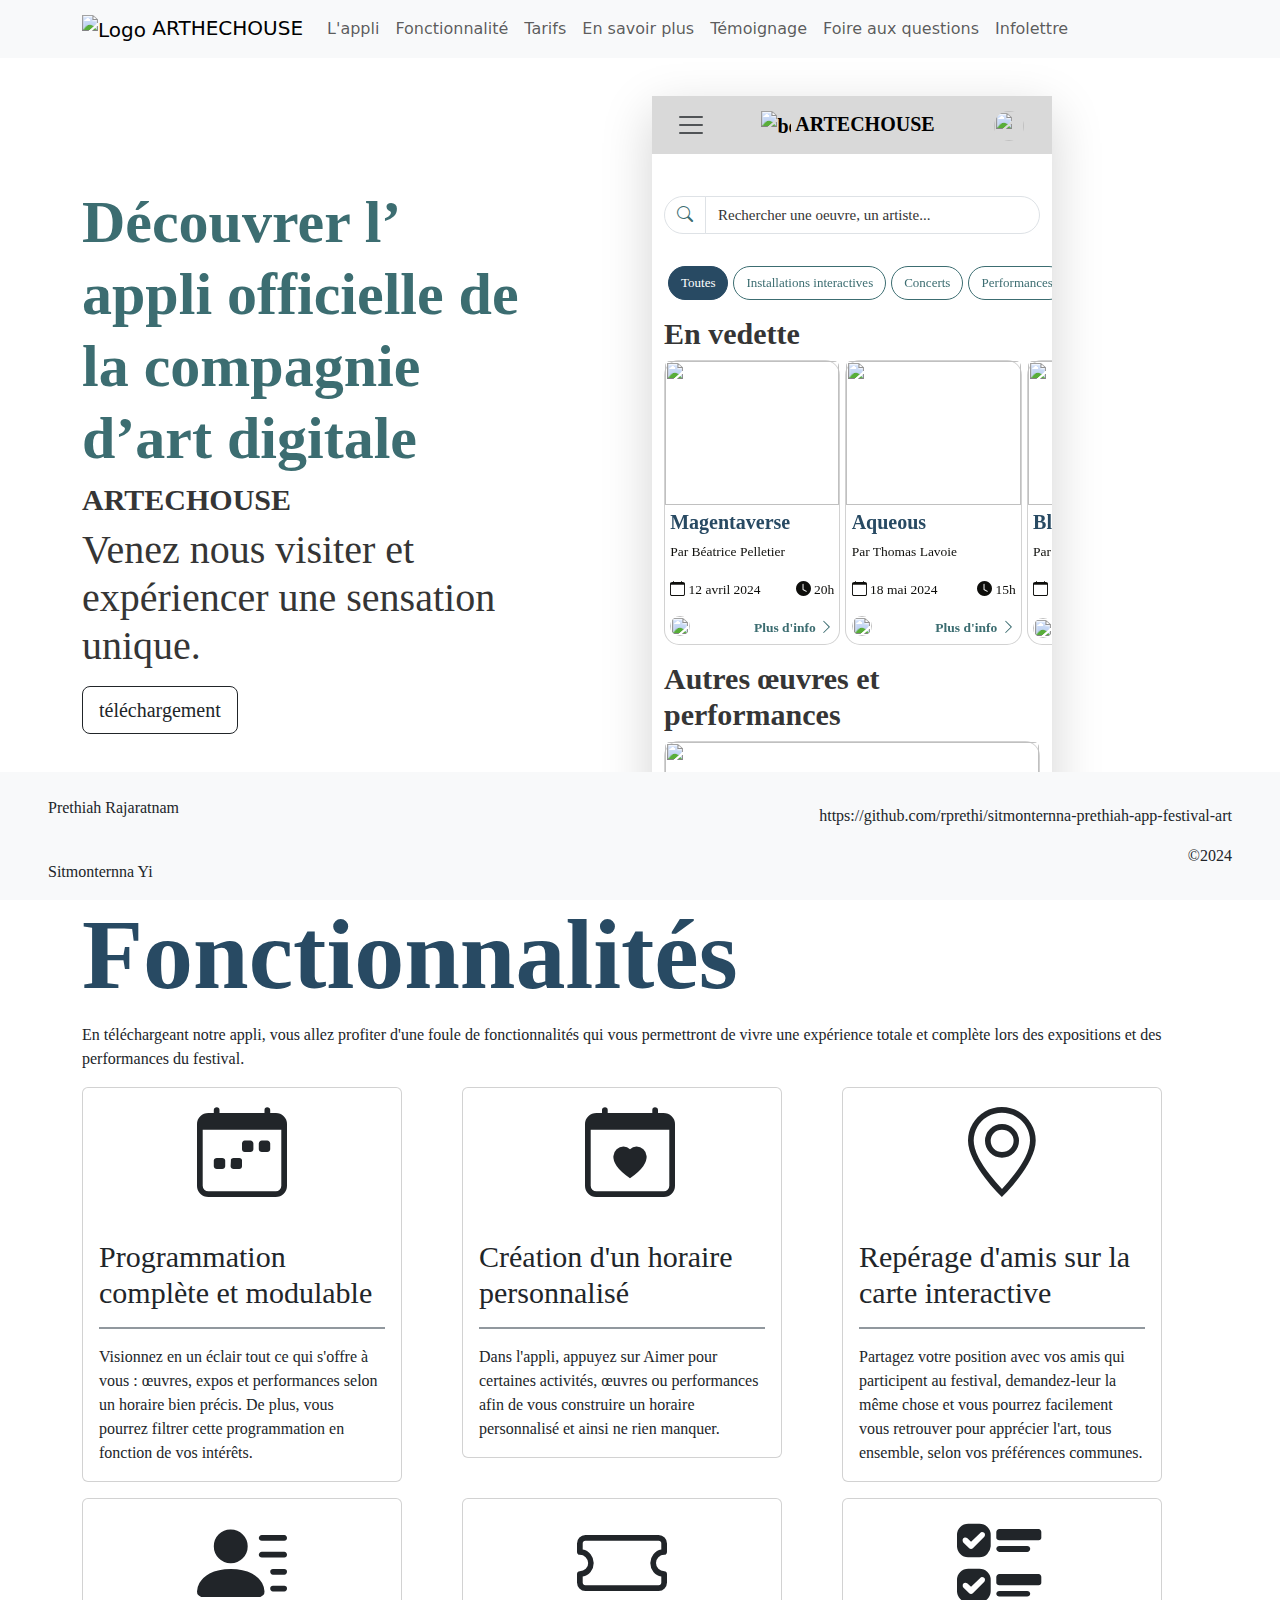
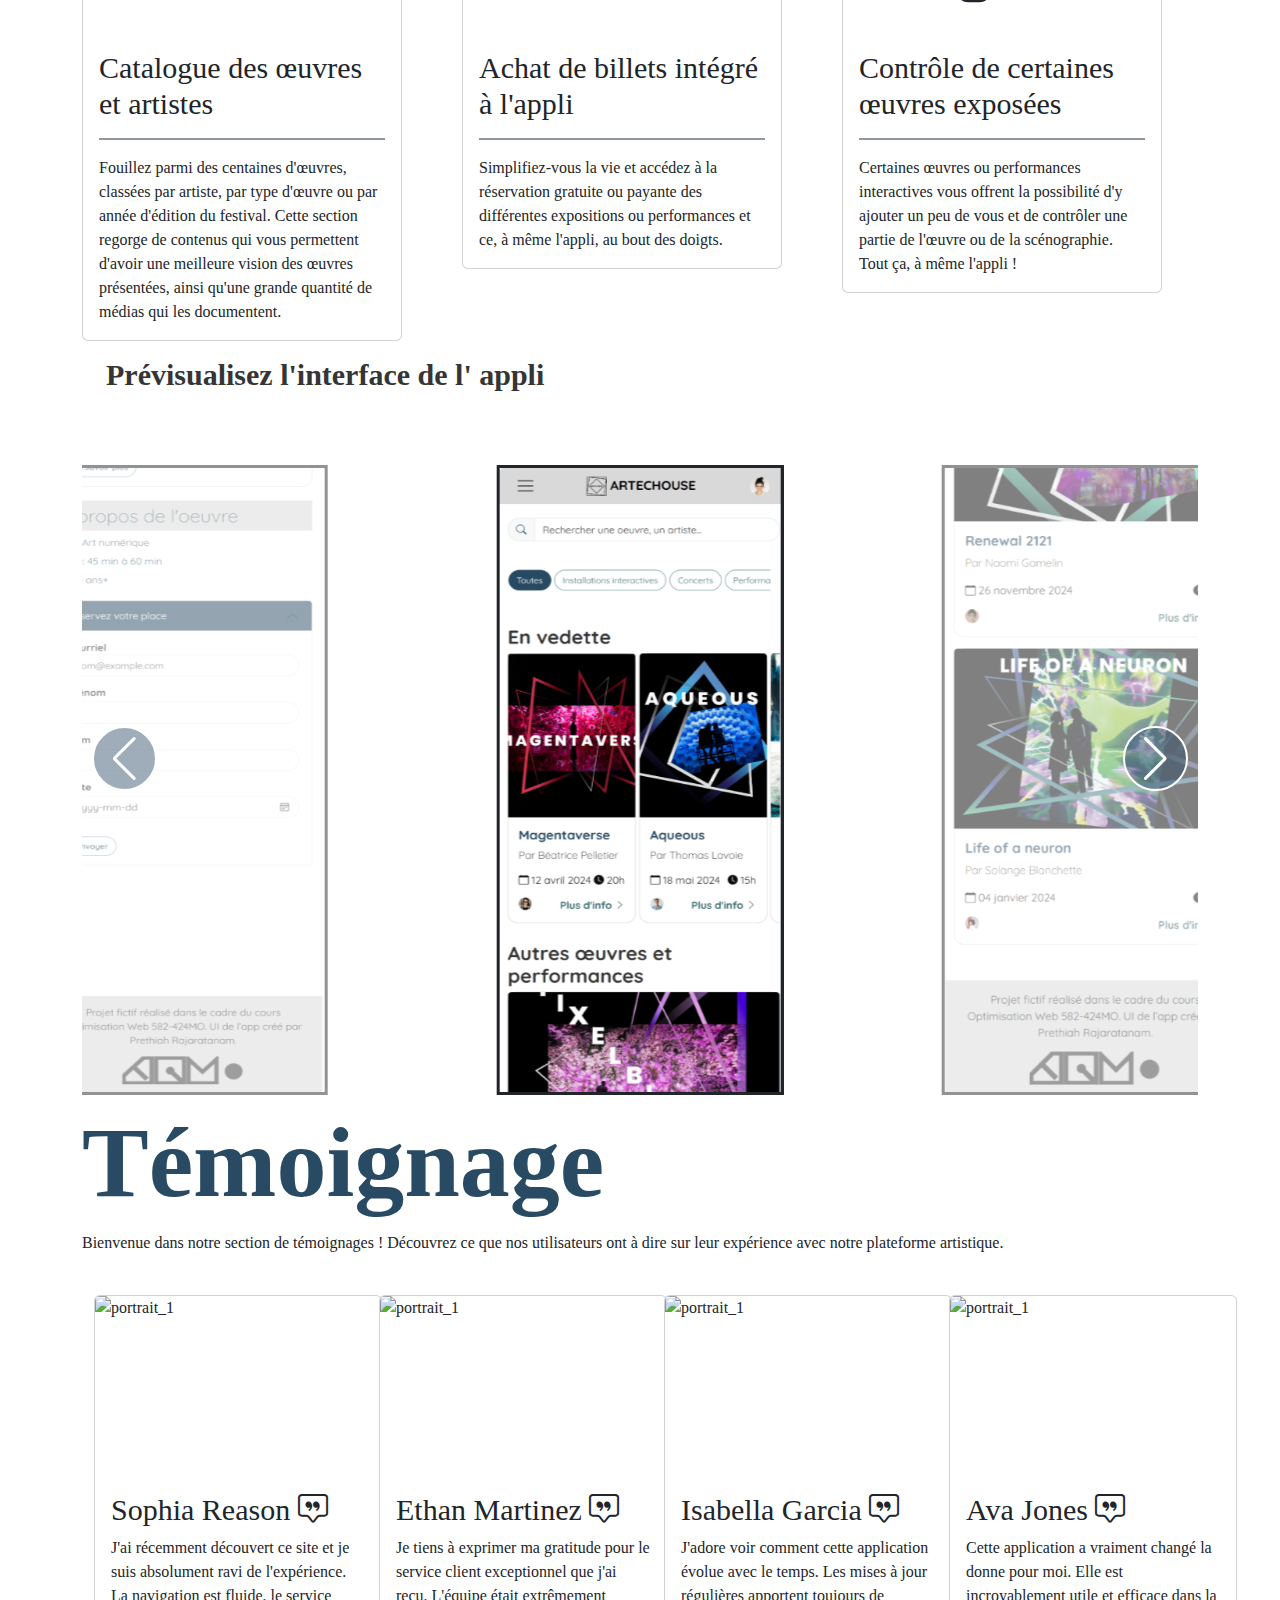
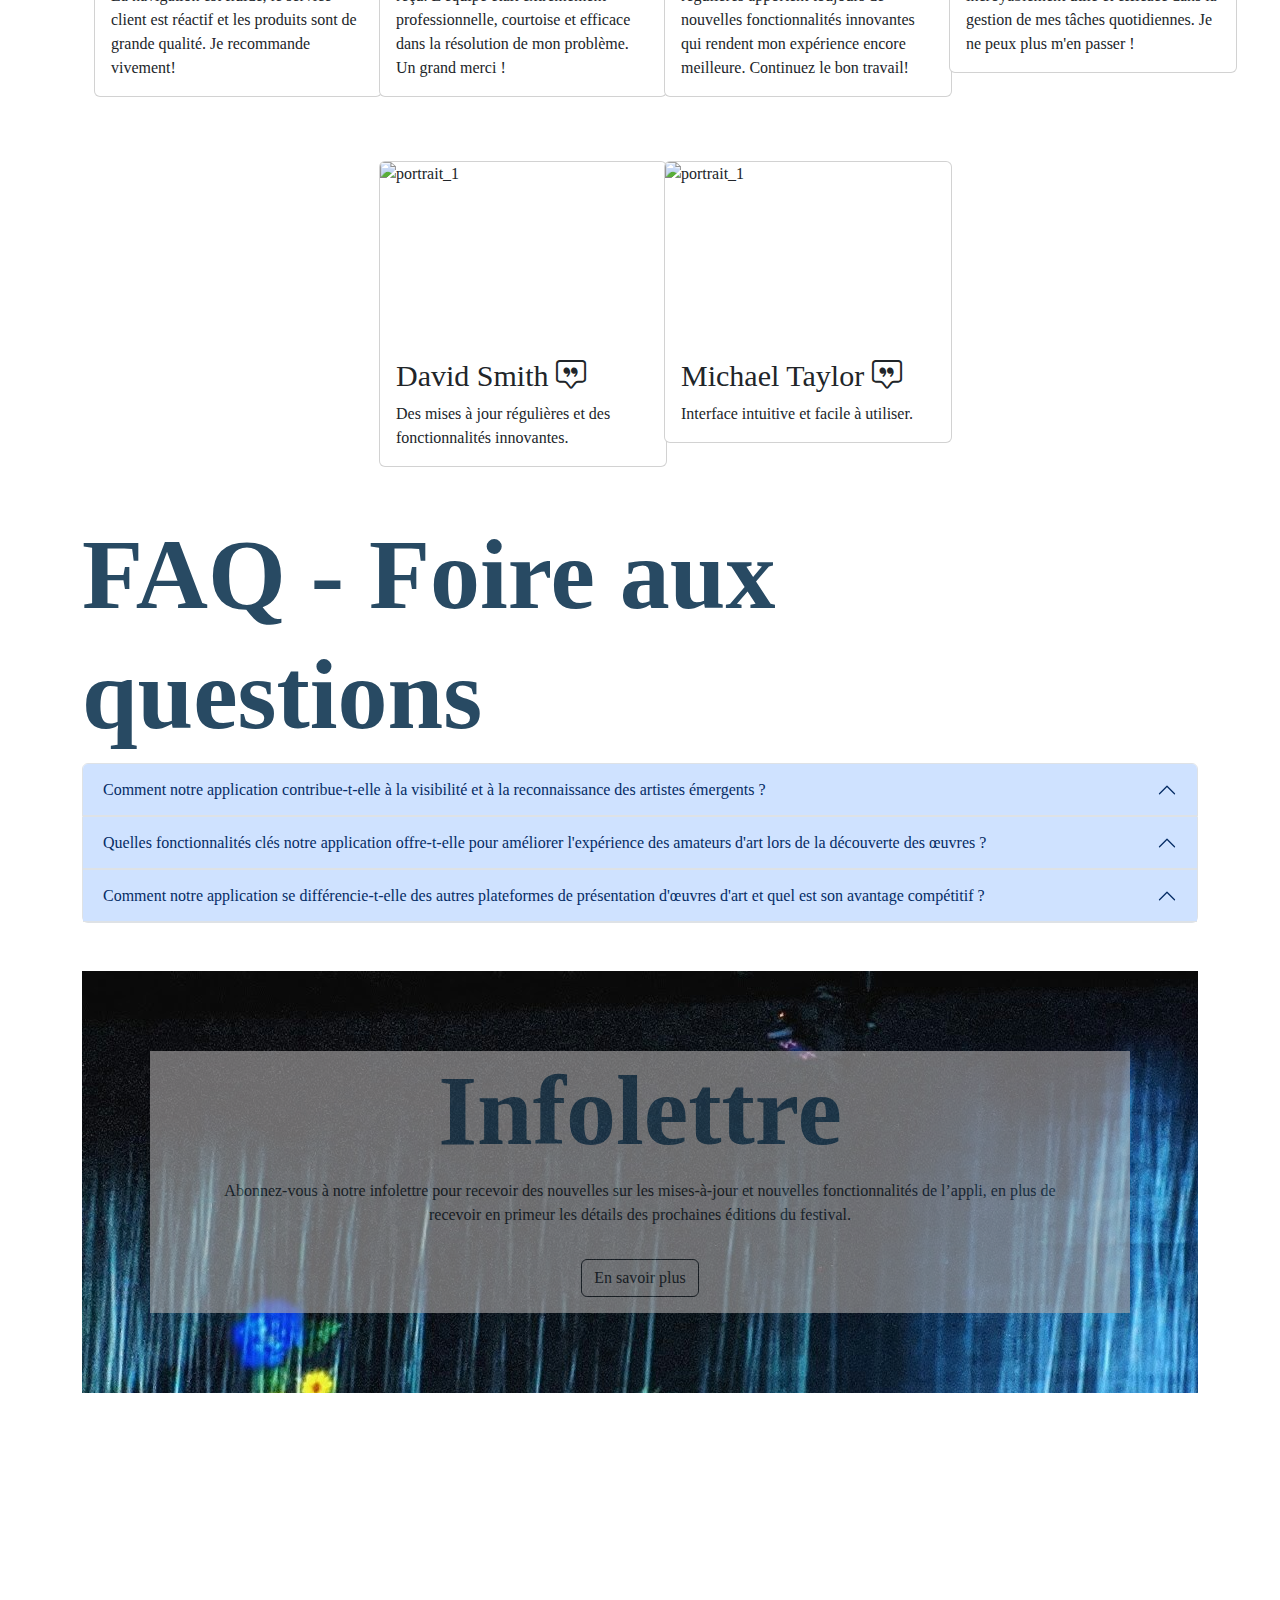
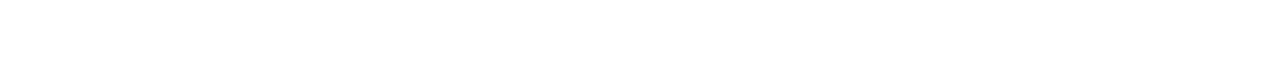
==== commit 8ae361e5: "fix-image-swiper-link" ====
--- a/index.html
+++ b/index.html
@@ -47,6 +47,9 @@
             </li>
             <li class="nav-item">
               <a href="#faq" class="nav-link" href="#">Foire aux questions</a>
+            </li>
+            <li class="nav-item">
+              <a href="#infolettre" class="nav-link" href="#">Infolettre</a>
             </li>
           </ul>
         </div>
@@ -185,11 +188,11 @@
             <!-- Additional required wrapper -->
             <div class="swiper-wrapper">
               <!-- Slides -->
-              <div class="swiper-slide"><img src="../asset/app_screenshot/accueil_haut.jpg"></div>
-              <div class="swiper-slide"><img src="../asset/app_screenshot/accueil_bas.jpg"></div>
-              <div class="swiper-slide"><img src="../asset/app_screenshot/artwork_hautPage.jpg"></div>
-              <div class="swiper-slide"><img src="../asset/app_screenshot/artwork_modal.jpg"></div>
-              <div class="swiper-slide"><img src="../asset/app_screenshot/artwork_accordeon.jpg"></div>
+              <div class="swiper-slide"><img src="./asset/app_screenshot/accueil_haut.jpg"></div>
+              <div class="swiper-slide"><img src="./asset/app_screenshot/accueil_bas.jpg"></div>
+              <div class="swiper-slide"><img src="./asset/app_screenshot/artwork_hautPage.jpg"></div>
+              <div class="swiper-slide"><img src="./asset/app_screenshot/artwork_modal.jpg"></div>
+              <div class="swiper-slide"><img src="./asset/app_screenshot/artwork_accordeon.jpg"></div>
 
             </div>
 
@@ -211,7 +214,8 @@
           <div class="section-testimonials">
             <div class="row">
               <h1>Témoignage</h1>
-              <p>Bienvenue dans notre section de témoignages ! Découvrez ce que nos utilisateurs ont à dire sur leur expérience avec notre plateforme artistique.</p>
+              <p>Bienvenue dans notre section de témoignages ! Découvrez ce que nos utilisateurs ont à dire sur leur
+                expérience avec notre plateforme artistique.</p>
             </div>
 
             <div class="row">
@@ -328,7 +332,7 @@
                   Comment notre application se différencie-t-elle des autres plateformes de présentation d'œuvres d'art
                   et quel est son avantage compétitif ? </button>
               </h2>
-              <div id="reponse3" class="collapse" data-bs-parent="#accordion_entier" aria-labelledby="entete3">
+              <div id="reponse3" class="collapse " data-bs-parent="#accordion_entier" aria-labelledby="entete3">
                 <div class="accordion-body">
                   L'expérience immersive de visite virtuelle de galeries et d'expositions donne aux utilisateurs la
                   sensation d'une expérience artistique authentique, même à distance.
@@ -354,8 +358,6 @@
             </div>
           </div>
         </div>
-
-
       </div>
     </div>
     <div id="espacemnt"></div>
@@ -371,7 +373,7 @@
       <div class="modal-dialog modal-lg modal-dialog-centered">
         <div class="modal-content">
           <div class="modal-header">
-            <h5 id="header" class="modal-title">Restez informé !</h5>
+            <h1 id="header" class="modal-title">Restez informé !</h1>
             <button type="button" class="btn-close" data-bs-dismiss="modal" aria-label="Close"></button>
           </div>
           <div class="modal-body">
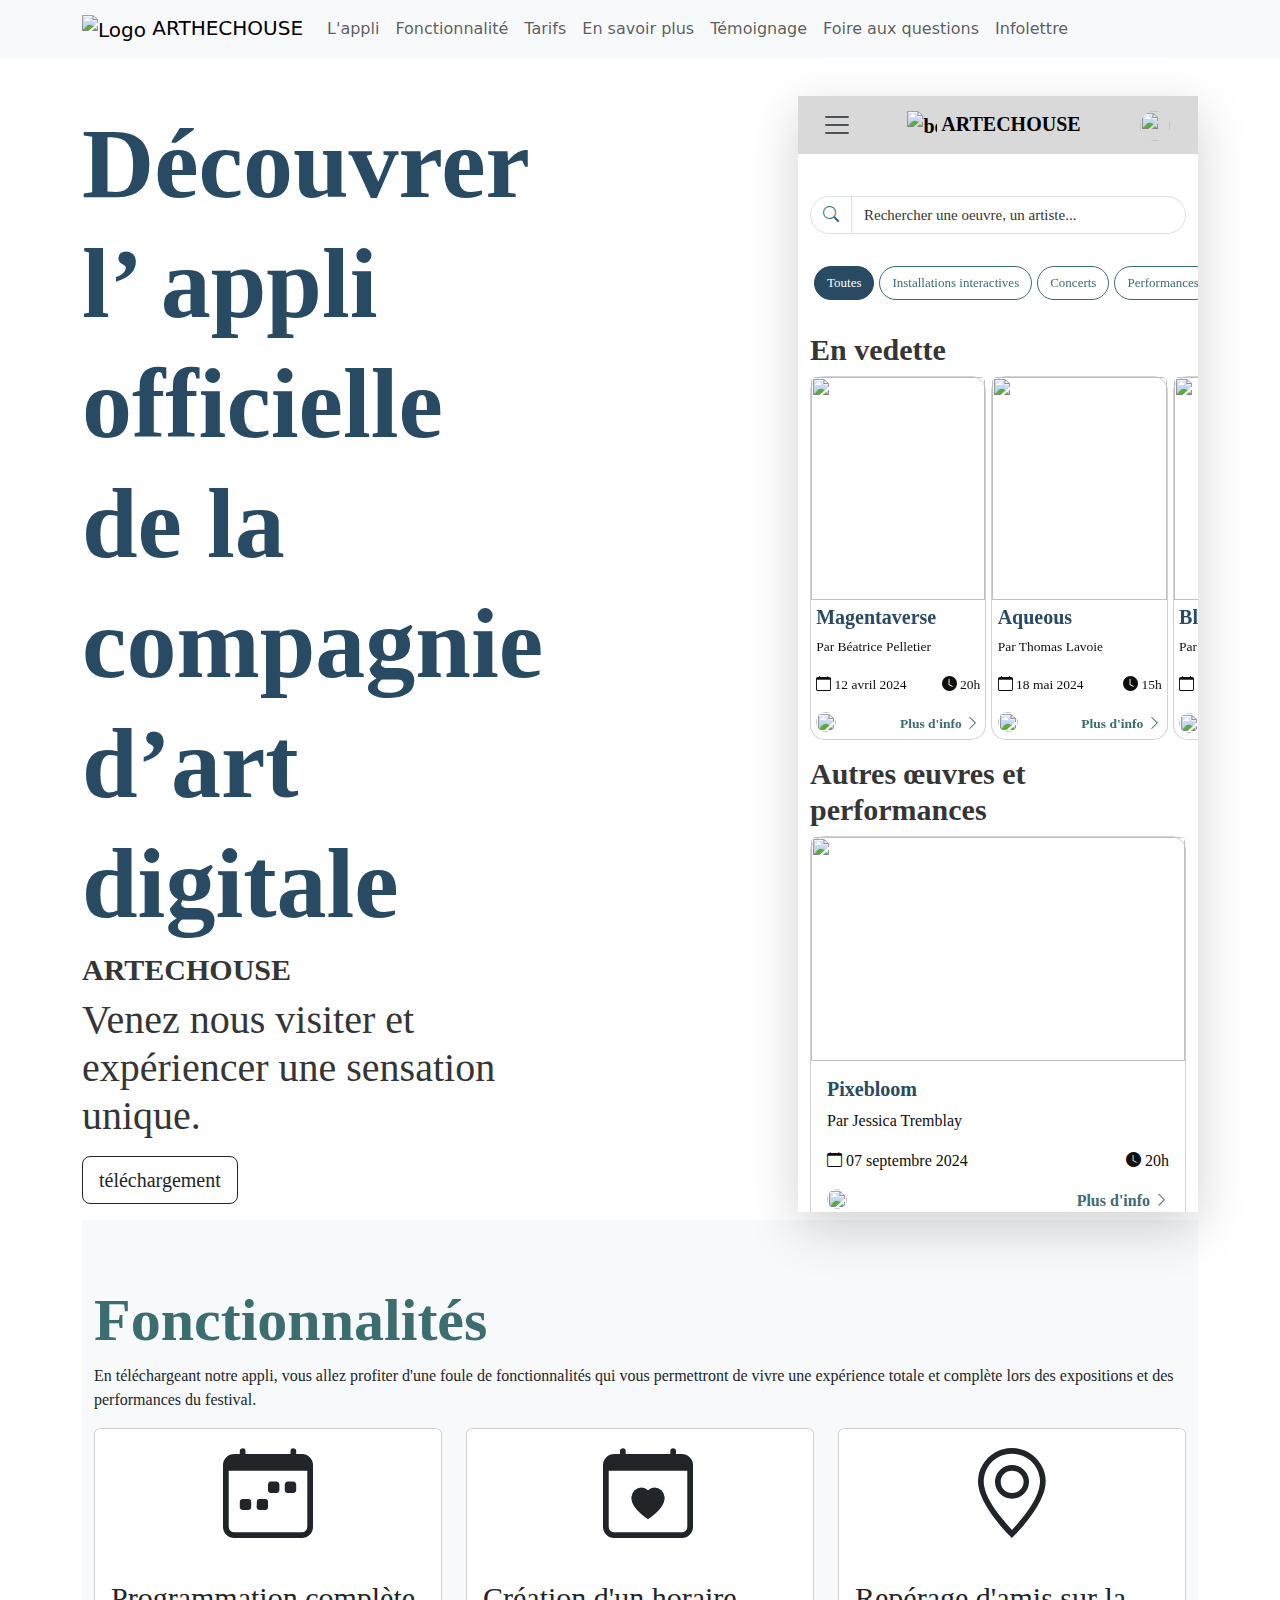
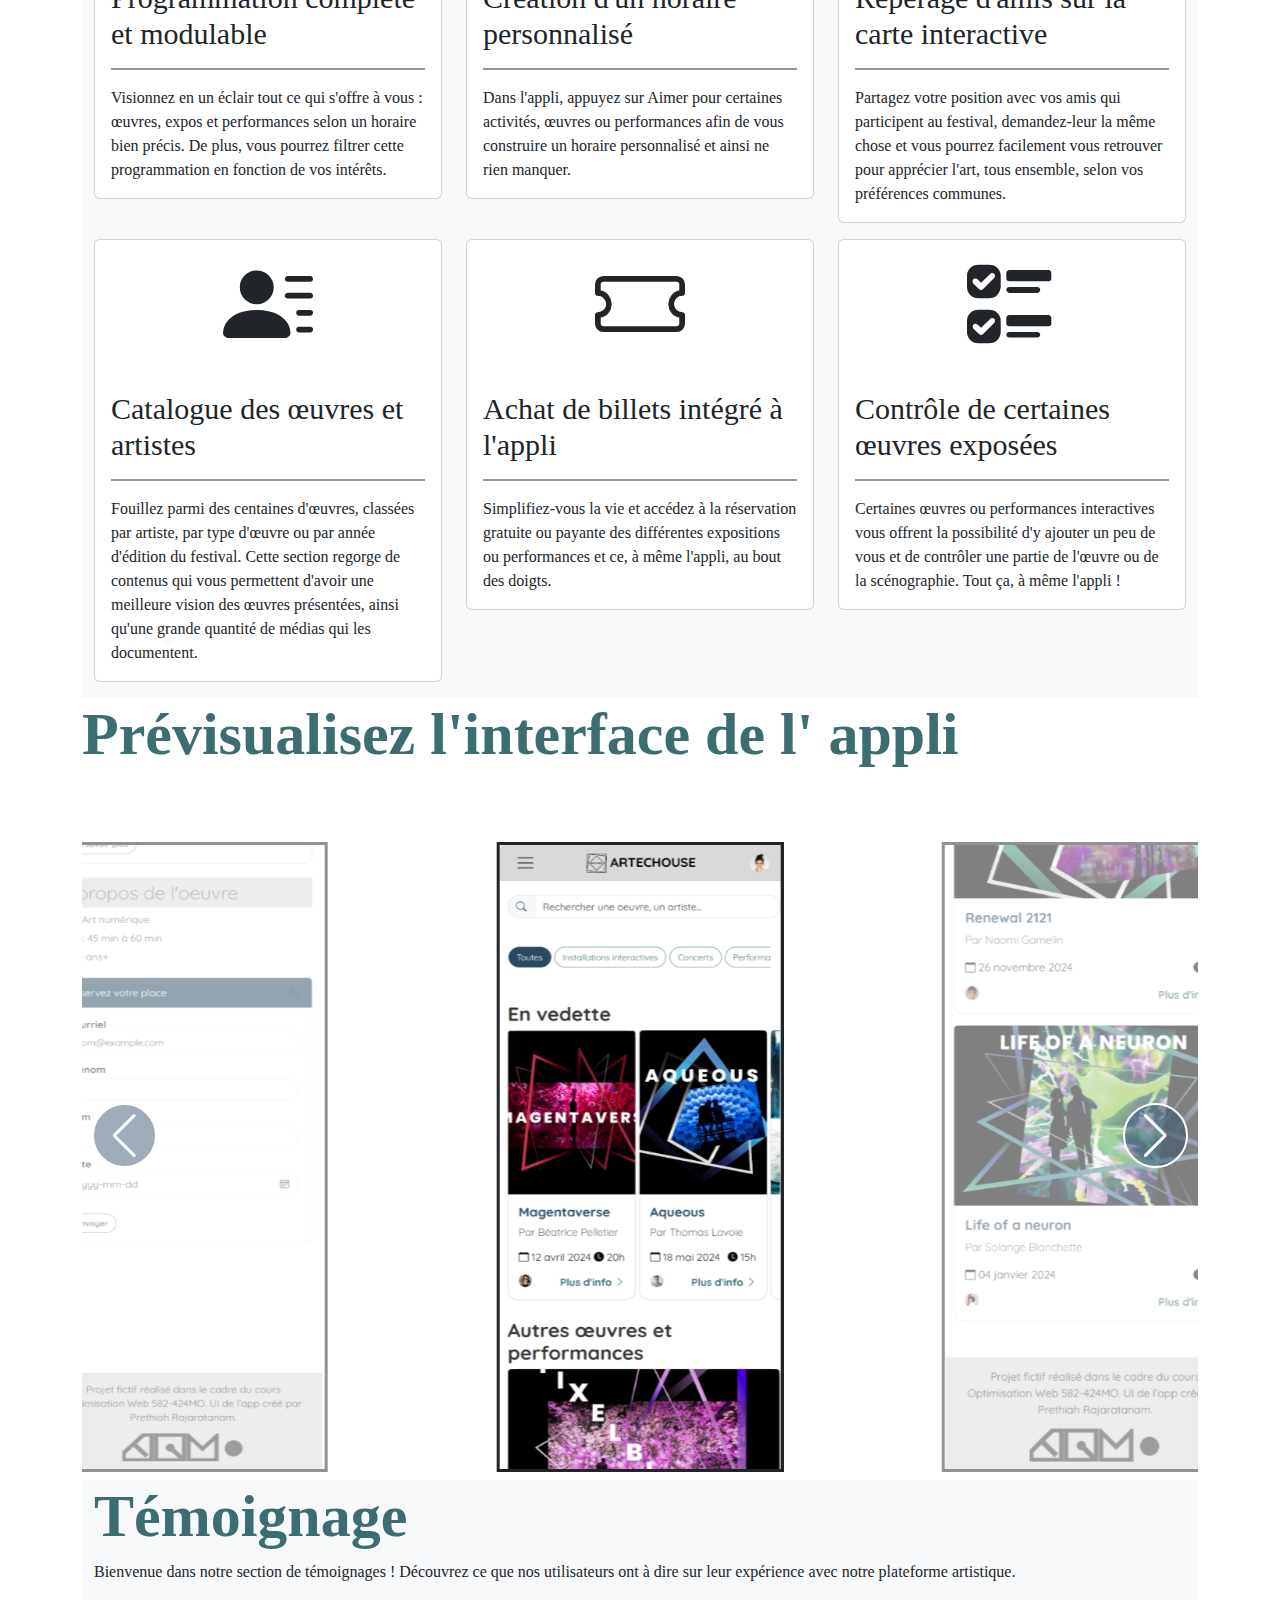
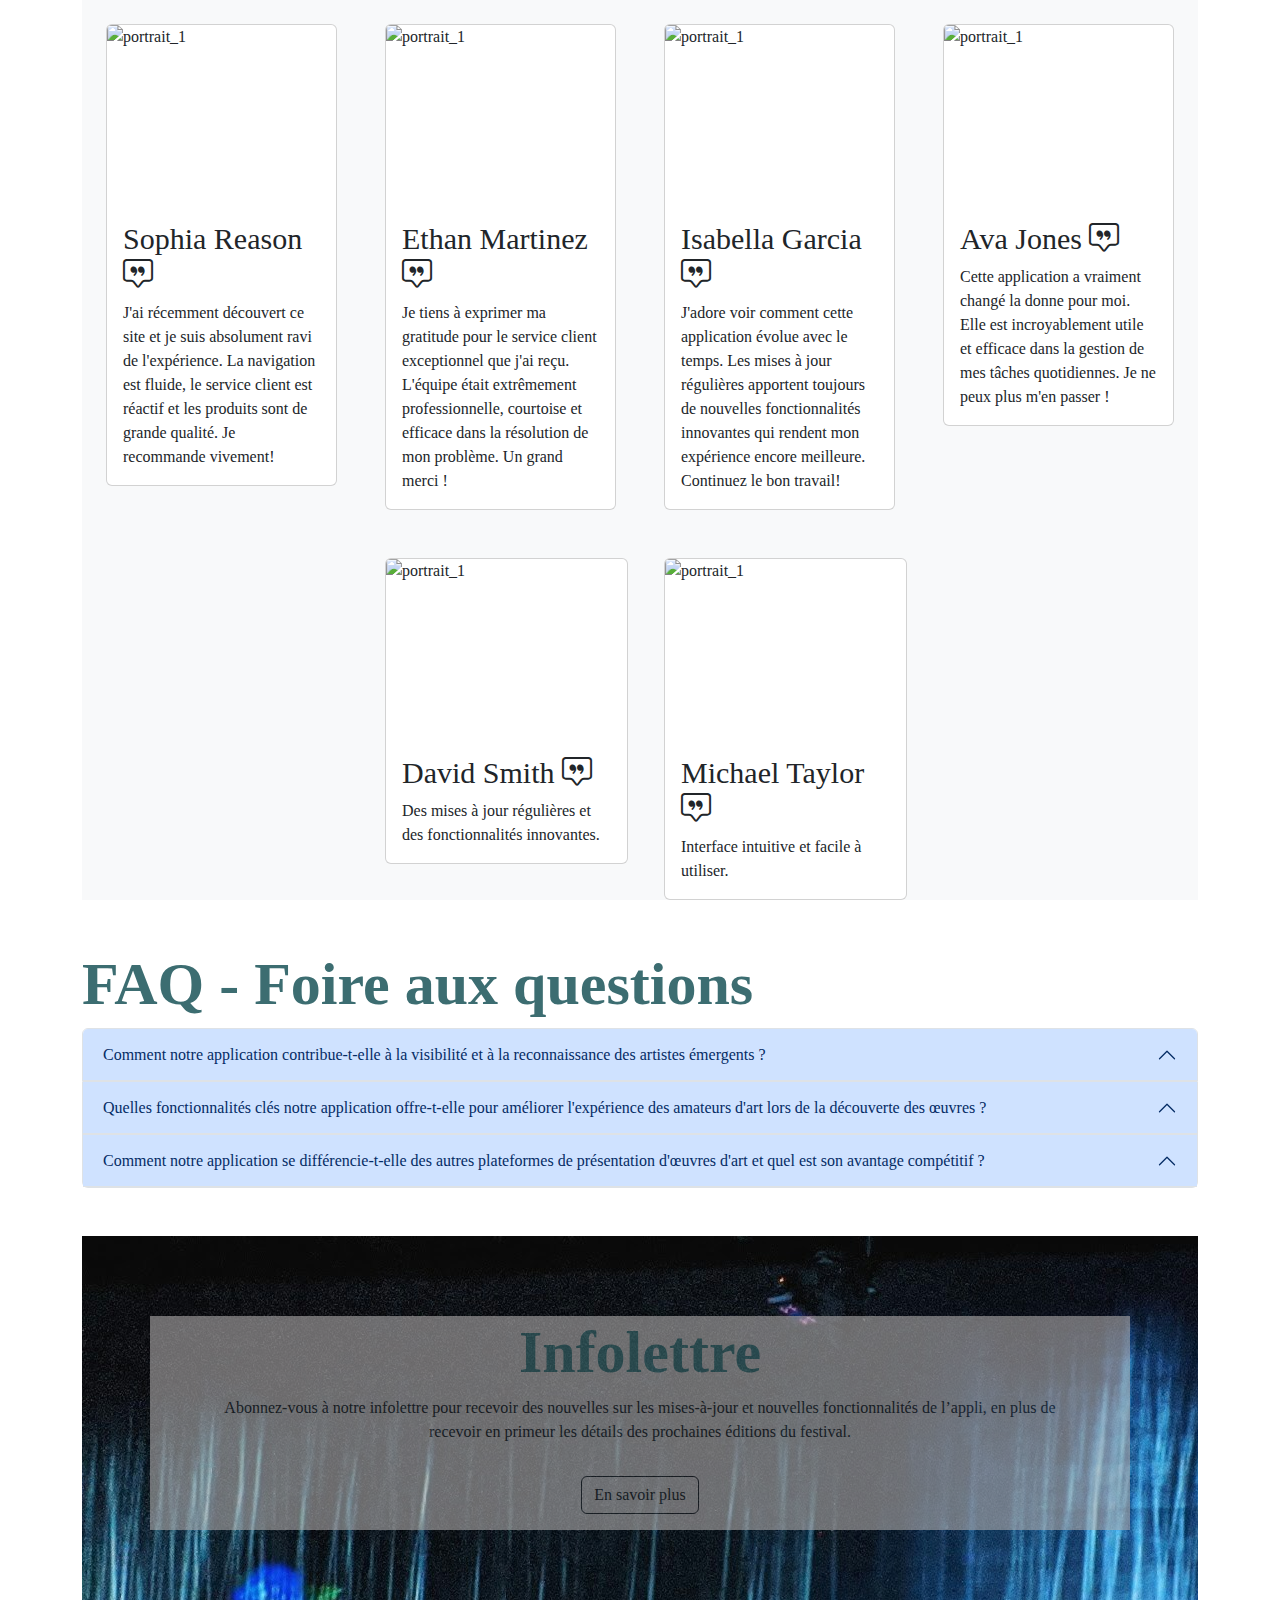
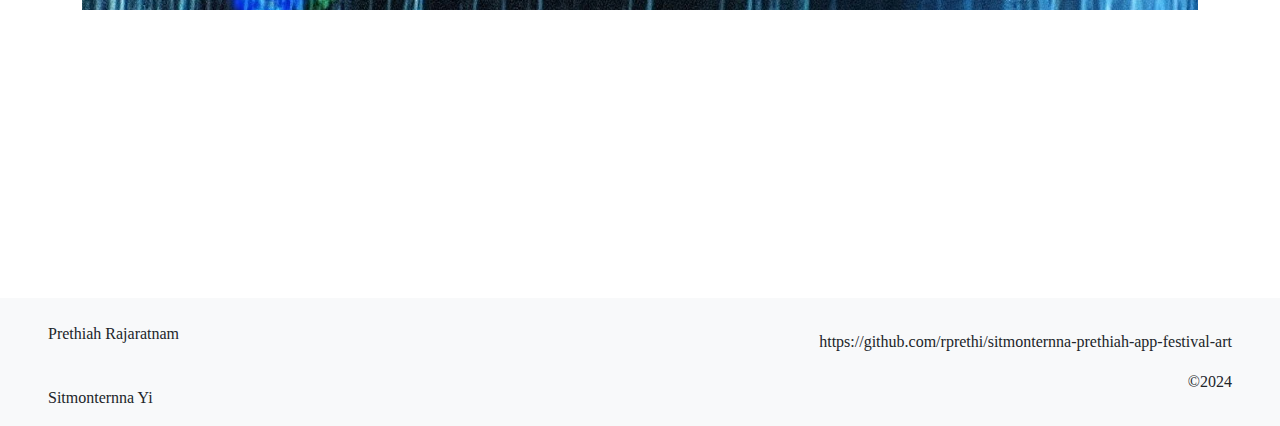
==== commit 612419cb: "correction" ====
--- a/index.html
+++ b/index.html
@@ -28,7 +28,7 @@
           <span class="navbar-toggler-icon"></span>
         </button>
 
-        <div class="collapse navbar-collapse" id="navbarSupportedContent">
+        <div class="collapse navbar-collapse" id="navbarSupportedContent filtres">
           <ul class="navbar-nav mr-auto">
             <li class="nav-item">
               <a href="#appli" class="nav-link" href="#">L'appli</a>
@@ -64,13 +64,13 @@
       <div class="row justify-content-between pt-5">
         <div class="col-lg-5 col-md-8 col-sm-3 align-self-center pt-5">
           <h5 id="appli"><!--Application--></h5>
-          <h3>Découvrer l’ appli officielle de la compagnie d’art digitale</h3>
+          <h1 class="appliInfo">Découvrer l’ appli officielle de la compagnie d’art digitale</h1>
           <h2>ARTECHOUSE</h2>
           <h4>Venez nous visiter et expériencer une sensation unique.</h4>
           <button type="button" class="btn btn-outline-primary btn-lg my-2">téléchargement</button>
         </div>
 
-        <div class="col-lg-6 col-md-12 col-sm-12 mt-0 offset-lg-1 pt-5">
+        <div class="col-lg-6 col-md-12 col-sm-12 mt-0 offset-lg-1 pt-5 d-flex justify-content-end">
           <div class="shadow-lg iframe-container">
             <iframe src="./app/index.html"></iframe>
           </div>
@@ -81,14 +81,13 @@
     </div>
 
     <div class="container">
-      <div id="espacement"></div>
       <h1 class="ps-4" id="fonctionnaliter"><!--Fonctionnalité--></h1>
       <div class="hero">
         <div class="section-features">
-          <div class="fonction">
+          <div class="fonction bg-light container">
             <div class="row">
               <div id="espacemnt_header"></div>
-              <h1>Fonctionnalités</h1>
+              <h3>Fonctionnalités</h3>
               <p>En téléchargeant notre appli, vous allez profiter d'une foule de fonctionnalités qui
                 vous permettront de vivre une expérience totale et complète lors des expositions et des
                 performances du festival.
@@ -98,7 +97,7 @@
             <div class="row">
 
               <div class="col-lg-4 col-md-6 col-sm-2">
-                <div class="card mb-3" style="width: 20rem;">
+                <div class="card mb-3">
                   <i class="bi bi-calendar-week icon text-lg-center"></i>
                   <div class="card-body">
                     <h5 class="card-title">Programmation complète et modulable</h5>
@@ -111,7 +110,7 @@
               </div>
 
               <div class="col-lg-4 col-md-6 col-sm-2">
-                <div class="card mb-3" style="width: 20rem;">
+                <div class="card mb-3">
                   <i class="bi bi-calendar-heart icon ms-3 text-lg-center"></i>
                   <div class="card-body">
                     <h5 class="card-title">Création d'un horaire personnalisé</h5>
@@ -123,7 +122,7 @@
               </div>
 
               <div class="col-lg-4 col-md-6 col-sm-2">
-                <div class="card mb-3" style="width: 20rem;">
+                <div class="card mb-3">
                   <i class="bi bi-geo-alt icon text-lg-center"></i>
                   <div class="card-body">
                     <h5 class="card-title">Repérage d'amis sur la carte interactive</h5>
@@ -137,7 +136,7 @@
               </div>
 
               <div class="col-lg-4 col-md-6 col-sm-2">
-                <div class="card mb-3" style="width: 20rem;">
+                <div class="card mb-3">
                   <i class="bi bi-person-lines-fill icon text-lg-center"></i>
                   <div class="card-body">
                     <h5 class="card-title">Catalogue des œuvres et artistes</h5>
@@ -153,7 +152,7 @@
 
 
               <div class="col-lg-4 col-md-6 col-sm-2">
-                <div class="card mb-3" style="width: 20rem;">
+                <div class="card mb-3">
                   <i class="bi bi-ticket icon text-lg-center"></i>
                   <div class="card-body">
                     <h5 class="card-title">Achat de billets intégré à l'appli</h5>
@@ -165,7 +164,7 @@
               </div>
 
               <div class="col-lg-4 col-md-6 col-sm-2">
-                <div class="card mb-3" style="width: 20rem;">
+                <div class="card mb-3">
                   <i class="bi bi-ui-checks icon text-lg-center"></i>
                   <div class="card-body">
                     <h5 class="card-title">Contrôle de certaines œuvres exposées</h5>
@@ -182,7 +181,7 @@
         </div>
 
         <div class="view-more">
-          <h2 class="ps-4" id="voirPlus">Prévisualisez l'interface de l' appli</h2>
+          <h3 class="voirPlusTitre" id="voirPlus">Prévisualisez l'interface de l' appli</h3>
 
           <div class="swiper swiper-screenshots">
             <!-- Additional required wrapper -->
@@ -208,19 +207,18 @@
           </div>
         </div>
 
-
         <div class="temoin">
-          <h5 class="ps-4" id="temoignage"><!--Témoignage--></h5>
-          <div class="section-testimonials">
+          <h5 id="temoignage"><!--Témoignage--></h5>
+          <div class="section-testimonials bg-light container">
             <div class="row">
-              <h1>Témoignage</h1>
+              <h3 class="temoinTitre">Témoignage</h3>
               <p>Bienvenue dans notre section de témoignages ! Découvrez ce que nos utilisateurs ont à dire sur leur
                 expérience avec notre plateforme artistique.</p>
             </div>
 
             <div class="row">
               <div class="col-sm-6 col-md-4 col-lg-3 p-4">
-                <div class="card mb-3" style="width: 18rem;">
+                <div class="card mb-3">
                   <img src="./asset/portrait/femme_1.jpg" class="card-img-top" alt="portrait_1">
                   <div class="card-body">
                     <h5 class="card-title">Sophia Reason <i class="bi bi-chat-square-quote"></i></h5>
@@ -233,7 +231,7 @@
               </div>
 
               <div class="col-sm-6 col-md-4 col-lg-3 p-4">
-                <div class="card" style="width: 18rem;">
+                <div class="card">
                   <img src="./asset/portrait/homme_1.jpg" class="card-img-top" alt="portrait_1">
                   <div class="card-body">
                     <h5 class="card-title">Ethan Martinez <i class="bi bi-chat-square-quote"></i></h5>
@@ -247,7 +245,7 @@
 
 
               <div class="col-sm-6 col-md-4 col-lg-3 p-4">
-                <div class="card" style="width: 18rem;">
+                <div class="card">
                   <img src="./asset/portrait/femme_3.jpg" class="card-img-top" alt="portrait_1">
                   <div class="card-body">
                     <h5 class="card-title">Isabella Garcia <i class="bi bi-chat-square-quote"></i></h5>
@@ -259,7 +257,7 @@
               </div>
 
               <div class="col-sm-6 col-md-4 col-lg-3 p-4">
-                <div class="card" style="width: 18rem;">
+                <div class="card">
                   <img src="./asset/portrait/femme_2.jpg" class="card-img-top" alt="portrait_1">
                   <div class="card-body">
                     <h5 class="card-title">Ava Jones <i class="bi bi-chat-square-quote"></i></h5>
@@ -271,7 +269,7 @@
               </div>
 
               <div class="col-sm-6 col-md-4 col-lg-3 pt-4 ps-4 offset-lg-3">
-                <div class="card" style="width: 18rem;">
+                <div class="card">
                   <img src="./asset/portrait/homme_3.jpg" class="card-img-top" alt="portrait_1">
                   <div class="card-body">
                     <h5 class="card-title">David Smith <i class="bi bi-chat-square-quote"></i></h5>
@@ -280,8 +278,8 @@
                 </div>
               </div>
 
-              <div class="col-sm-6 col-md-4 col-lg-1 pt-4 ps-4">
-                <div class="card" style="width: 18rem;">
+              <div class="col-sm-6 col-md-4 col-lg-3 pt-4 ps-4">
+                <div class="card">
                   <img src="./asset/portrait/homme_2.jpg" class="card-img-top" alt="portrait_1">
                   <div class="card-body">
                     <h5 class="card-title">Michael Taylor <i class="bi bi-chat-square-quote"></i></h5>
@@ -294,7 +292,7 @@
         </div>
 
         <div id="faq" class="my-5">
-          <h1>FAQ - Foire aux questions</h1>
+          <h3>FAQ - Foire aux questions</h3>
           <div class="accordion" id="accordion_entier">
             <div class="accordion-item">
               <h2 class="accordion-header" id="entete1">
@@ -346,7 +344,7 @@
         <div id="infolettre" class="my-5">
           <div class="row">
             <div class="bgOpacite col-lg-12 col-md-6 px-5">
-              <h1 class="text-lg-center">Infolettre</h1>
+              <h3 class="text-lg-center">Infolettre</h3>
               <p class="text-lg-center text-md-start px-4">Abonnez-vous à notre infolettre pour recevoir des nouvelles
                 sur les mises-à-jour et
                 nouvelles fonctionnalités de l’appli, en plus de recevoir en primeur les détails des prochaines
@@ -373,7 +371,7 @@
       <div class="modal-dialog modal-lg modal-dialog-centered">
         <div class="modal-content">
           <div class="modal-header">
-            <h1 id="header" class="modal-title">Restez informé !</h1>
+            <h2 id="header" class="modal-title">Restez informé !</h2>
             <button type="button" class="btn-close" data-bs-dismiss="modal" aria-label="Close"></button>
           </div>
           <div class="modal-body">
@@ -395,7 +393,7 @@
 
   </main>
 
-  <footer class="footer bg-light  fixed-bottom">
+  <footer class="footer bg-light">
     <div class="container-fluid">
       <div class="row">
         <div class="col-lg-6 col-md-6 col-sm-12 text-md-start text-lg-start pt-4 ps-5">
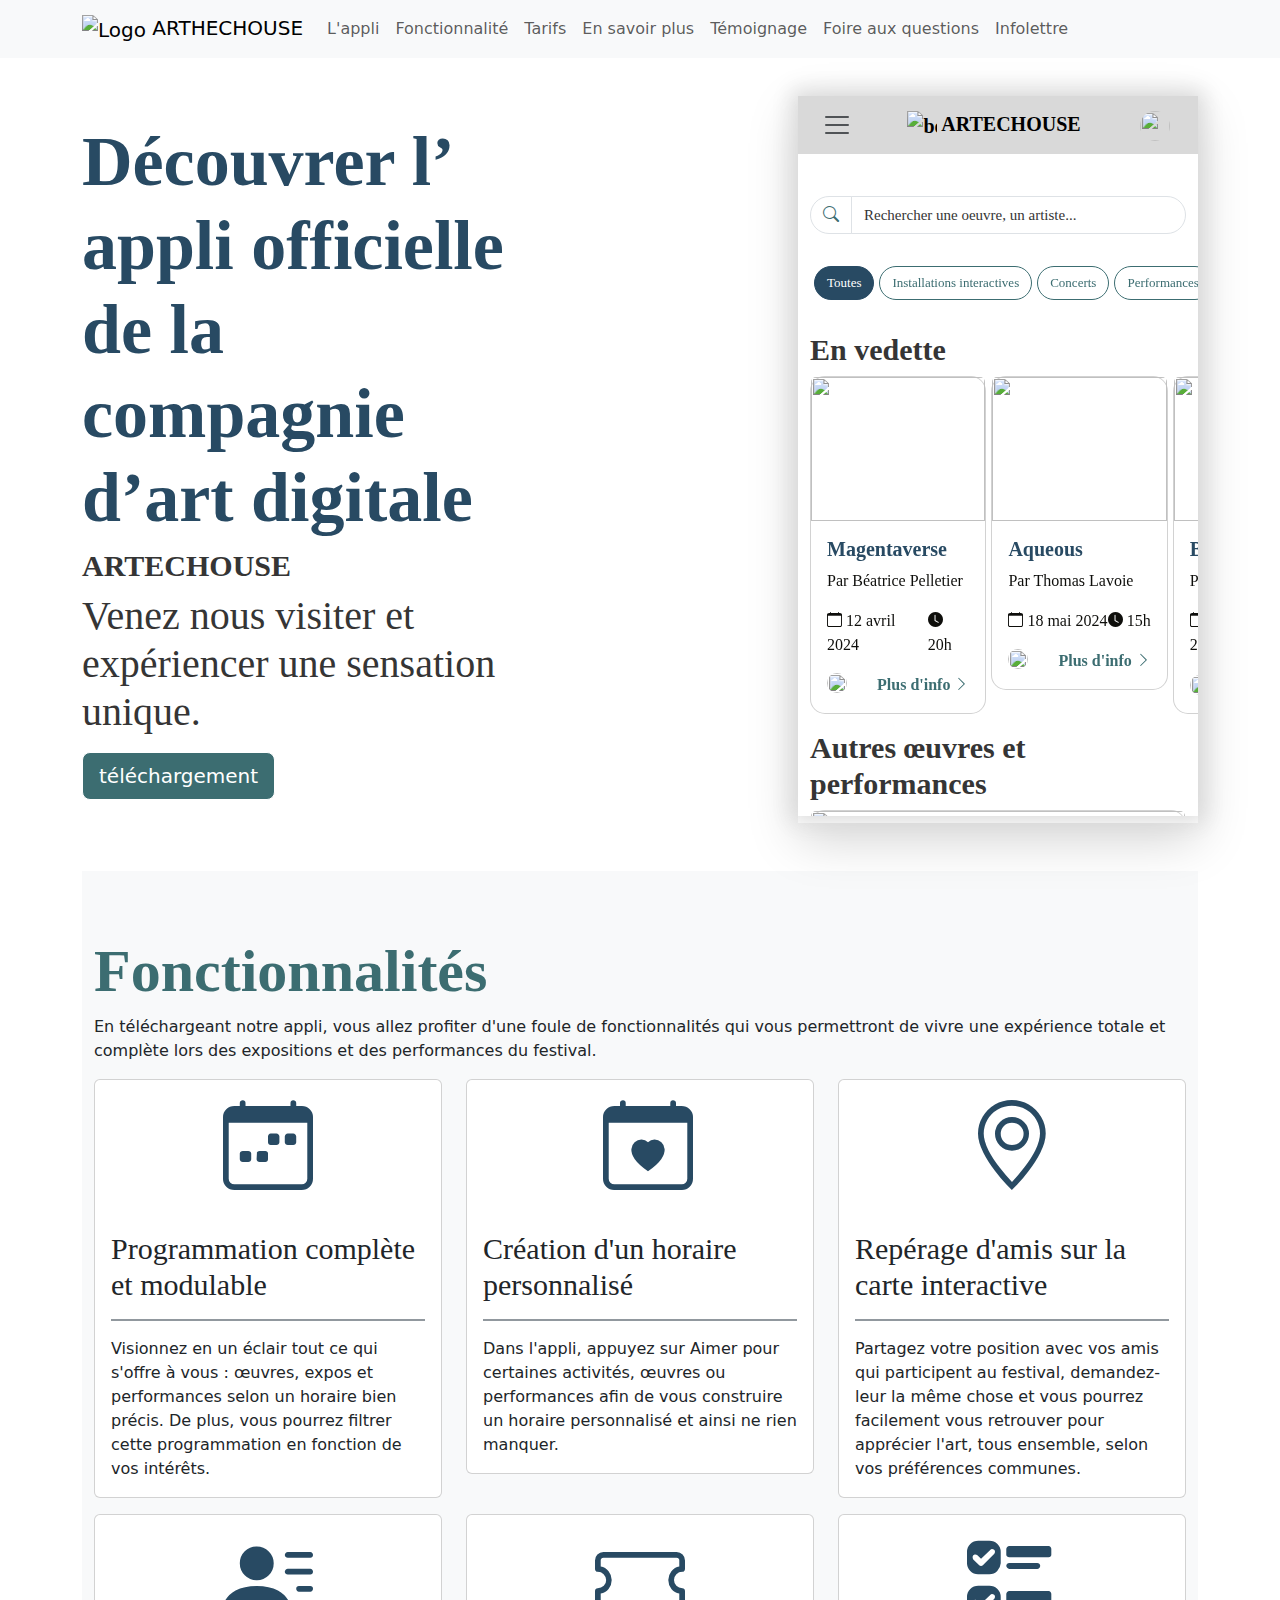
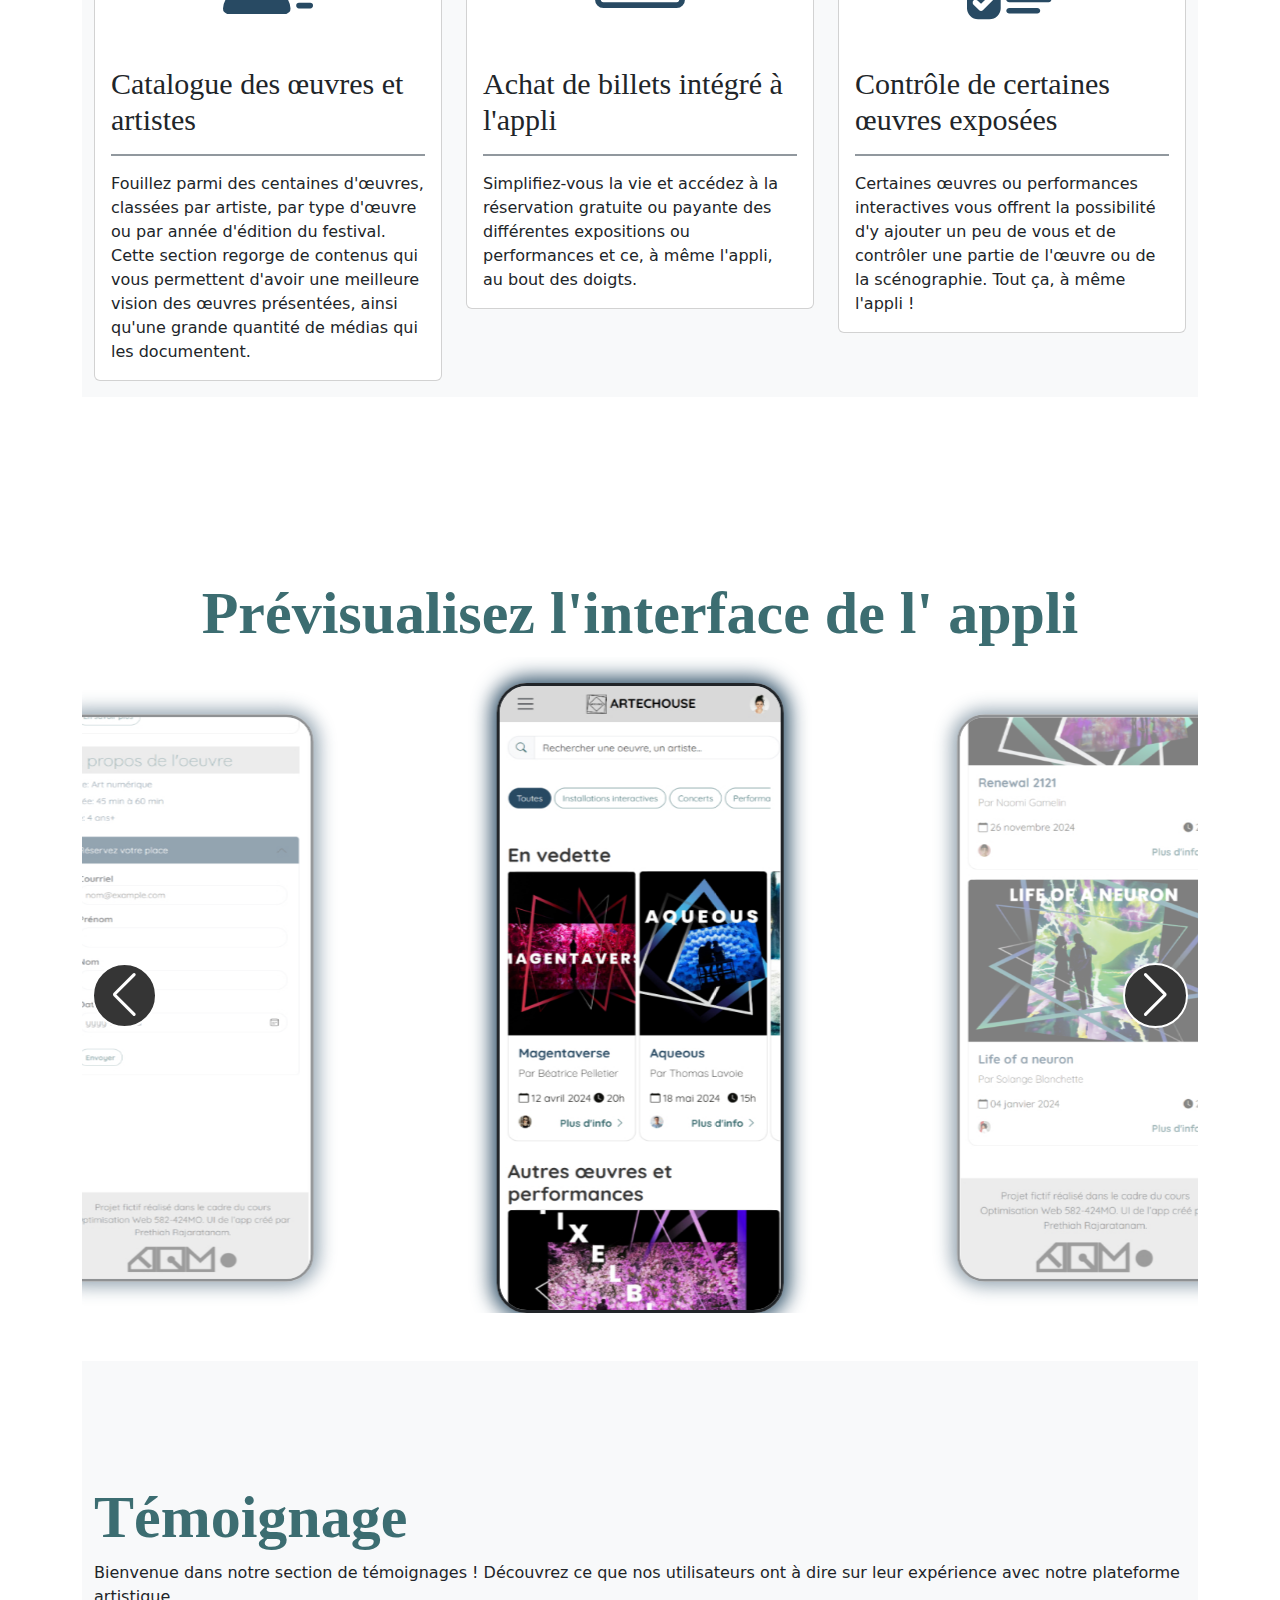
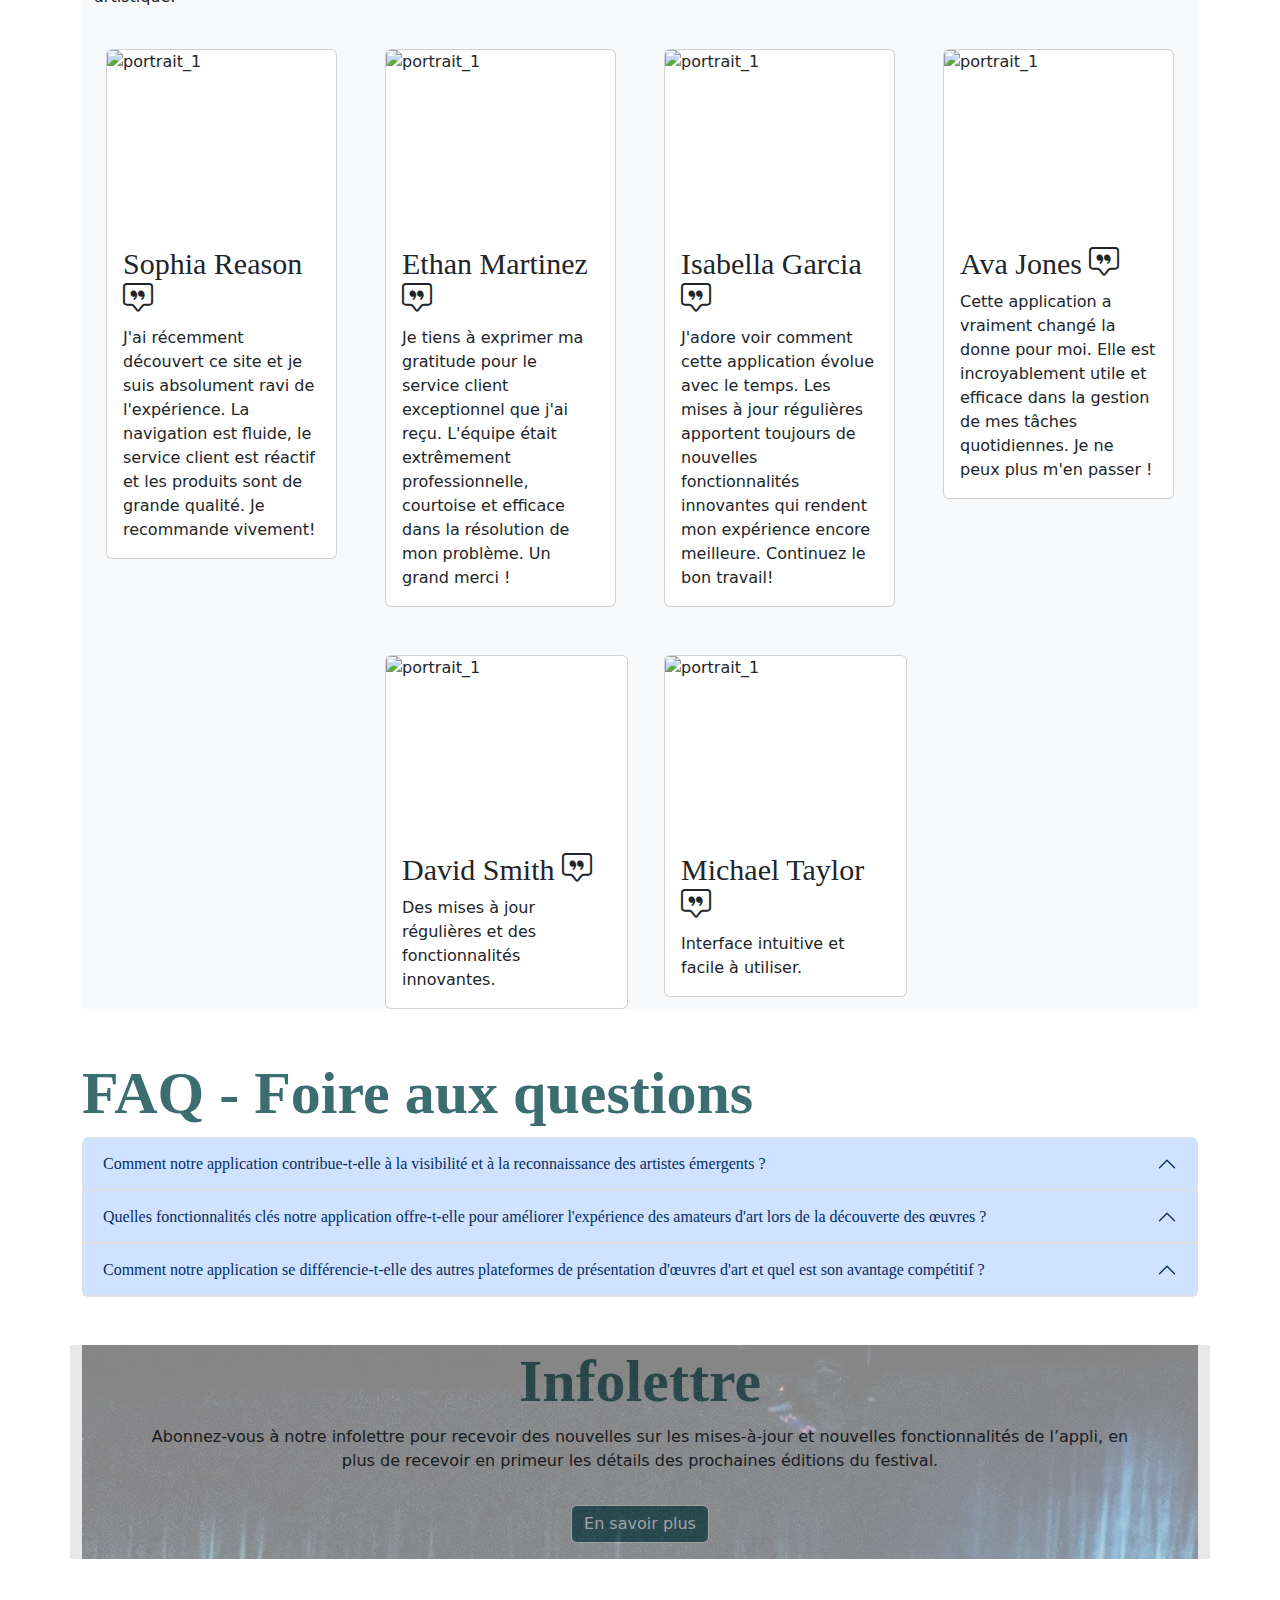
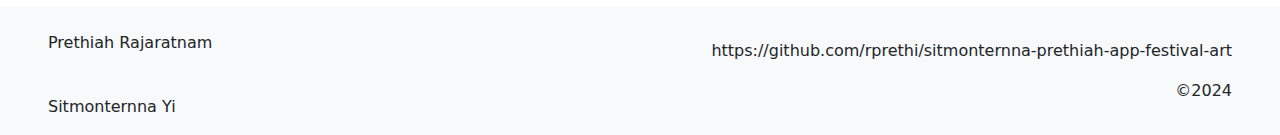
==== commit 90295ee4: "couleur-fix-finale" ====
--- a/index.html
+++ b/index.html
@@ -76,14 +76,12 @@
           </div>
         </div>
       </div>
-
-
     </div>
 
     <div class="container">
-      <h1 class="ps-4" id="fonctionnaliter"><!--Fonctionnalité--></h1>
+      <h1 class="my-5" id="fonctionnaliter"><!--Fonctionnalité--></h1>
       <div class="hero">
-        <div class="section-features">
+        <section class="features">
           <div class="fonction bg-light container">
             <div class="row">
               <div id="espacemnt_header"></div>
@@ -96,7 +94,7 @@
 
             <div class="row">
 
-              <div class="col-lg-4 col-md-6 col-sm-2">
+              <div class="col-lg-4 col-md-6 col-12">
                 <div class="card mb-3">
                   <i class="bi bi-calendar-week icon text-lg-center"></i>
                   <div class="card-body">
@@ -109,7 +107,7 @@
                 </div>
               </div>
 
-              <div class="col-lg-4 col-md-6 col-sm-2">
+              <div class="col-lg-4 col-md-6 col-12">
                 <div class="card mb-3">
                   <i class="bi bi-calendar-heart icon ms-3 text-lg-center"></i>
                   <div class="card-body">
@@ -121,7 +119,7 @@
                 </div>
               </div>
 
-              <div class="col-lg-4 col-md-6 col-sm-2">
+              <div class="col-lg-4 col-md-6 col-12">
                 <div class="card mb-3">
                   <i class="bi bi-geo-alt icon text-lg-center"></i>
                   <div class="card-body">
@@ -135,7 +133,7 @@
                 </div>
               </div>
 
-              <div class="col-lg-4 col-md-6 col-sm-2">
+              <div class="col-lg-4 col-md-6 col-12">
                 <div class="card mb-3">
                   <i class="bi bi-person-lines-fill icon text-lg-center"></i>
                   <div class="card-body">
@@ -149,9 +147,7 @@
                 </div>
               </div>
 
-
-
-              <div class="col-lg-4 col-md-6 col-sm-2">
+              <div class="col-lg-4 col-md-6 col-12">
                 <div class="card mb-3">
                   <i class="bi bi-ticket icon text-lg-center"></i>
                   <div class="card-body">
@@ -163,7 +159,7 @@
                 </div>
               </div>
 
-              <div class="col-lg-4 col-md-6 col-sm-2">
+              <div class="col-lg-4 col-md-6 col-12">
                 <div class="card mb-3">
                   <i class="bi bi-ui-checks icon text-lg-center"></i>
                   <div class="card-body">
@@ -178,15 +174,13 @@
               </div>
             </div>
           </div>
-        </div>
-
-        <div class="view-more">
+        </section>
+
+        <section class="view-more my-5 p-0">
           <h3 class="voirPlusTitre" id="voirPlus">Prévisualisez l'interface de l' appli</h3>
 
           <div class="swiper swiper-screenshots">
-            <!-- Additional required wrapper -->
             <div class="swiper-wrapper">
-              <!-- Slides -->
               <div class="swiper-slide"><img src="./asset/app_screenshot/accueil_haut.jpg"></div>
               <div class="swiper-slide"><img src="./asset/app_screenshot/accueil_bas.jpg"></div>
               <div class="swiper-slide"><img src="./asset/app_screenshot/artwork_hautPage.jpg"></div>
@@ -195,20 +189,14 @@
 
             </div>
 
-            <!-- If we need navigation buttons -->
             <div class="swiper-button-prev"></div>
             <div class="swiper-button-next"></div>
-            <!--
-            <div class="swiper-nav">
-              <button class="btn-prev">Précédent</button>
-              <button class="btn-next">Suivant</button>
-            </div>
--->
-          </div>
-        </div>
-
-        <div class="temoin">
-          <h5 id="temoignage"><!--Témoignage--></h5>
+
+          </div>
+        </section>
+
+        <section class="temoin my-5 p-0">
+          <h5 id="temoignage"></h5>
           <div class="section-testimonials bg-light container">
             <div class="row">
               <h3 class="temoinTitre">Témoignage</h3>
@@ -217,7 +205,7 @@
             </div>
 
             <div class="row">
-              <div class="col-sm-6 col-md-4 col-lg-3 p-4">
+              <div class="col-12 col-md-6 col-lg-3 p-4">
                 <div class="card mb-3">
                   <img src="./asset/portrait/femme_1.jpg" class="card-img-top" alt="portrait_1">
                   <div class="card-body">
@@ -230,7 +218,7 @@
                 </div>
               </div>
 
-              <div class="col-sm-6 col-md-4 col-lg-3 p-4">
+              <div class="col-12 col-md-6 col-lg-3 p-4">
                 <div class="card">
                   <img src="./asset/portrait/homme_1.jpg" class="card-img-top" alt="portrait_1">
                   <div class="card-body">
@@ -243,8 +231,7 @@
                 </div>
               </div>
 
-
-              <div class="col-sm-6 col-md-4 col-lg-3 p-4">
+              <div class="col-12 col-md-6 col-lg-3 p-4">
                 <div class="card">
                   <img src="./asset/portrait/femme_3.jpg" class="card-img-top" alt="portrait_1">
                   <div class="card-body">
@@ -256,7 +243,7 @@
                 </div>
               </div>
 
-              <div class="col-sm-6 col-md-4 col-lg-3 p-4">
+              <div class="col-12 col-md-6 col-lg-3 p-4">
                 <div class="card">
                   <img src="./asset/portrait/femme_2.jpg" class="card-img-top" alt="portrait_1">
                   <div class="card-body">
@@ -268,7 +255,7 @@
                 </div>
               </div>
 
-              <div class="col-sm-6 col-md-4 col-lg-3 pt-4 ps-4 offset-lg-3">
+              <div class="col-12 col-md-6 col-lg-3 pt-4 ps-4 offset-lg-3">
                 <div class="card">
                   <img src="./asset/portrait/homme_3.jpg" class="card-img-top" alt="portrait_1">
                   <div class="card-body">
@@ -278,7 +265,7 @@
                 </div>
               </div>
 
-              <div class="col-sm-6 col-md-4 col-lg-3 pt-4 ps-4">
+              <div class="col-12 col-md-6 col-lg-3 pt-4 ps-4">
                 <div class="card">
                   <img src="./asset/portrait/homme_2.jpg" class="card-img-top" alt="portrait_1">
                   <div class="card-body">
@@ -289,9 +276,9 @@
               </div>
             </div>
           </div>
-        </div>
-
-        <div id="faq" class="my-5">
+        </section>
+
+        <section id="faq" class="my-5 p-0">
           <h3>FAQ - Foire aux questions</h3>
           <div class="accordion" id="accordion_entier">
             <div class="accordion-item">
@@ -339,11 +326,11 @@
             </div>
 
           </div>
-        </div>
-
-        <div id="infolettre" class="my-5">
-          <div class="row">
-            <div class="bgOpacite col-lg-12 col-md-6 px-5">
+        </section>
+
+        <section id="infolettre" class="my-5 p-0 container">
+          <div class="row justify-content-end">
+            <div class="bgOpacite col-lg-12 col-md-6 col-12 px-5 text-lg-center">
               <h3 class="text-lg-center">Infolettre</h3>
               <p class="text-lg-center text-md-start px-4">Abonnez-vous à notre infolettre pour recevoir des nouvelles
                 sur les mises-à-jour et
@@ -355,14 +342,9 @@
               </div>
             </div>
           </div>
-        </div>
+        </section>
       </div>
     </div>
-    <div id="espacemnt"></div>
-    <!--
-    <h5 class="ps-4" id="tarifs">Tarifs</h5>
-    <h5 class="ps-4" id="voirPlus">En savoir plus</h5>
-      -->
     </div>
 
     </div>
@@ -420,8 +402,6 @@
     crossorigin="anonymous"></script>
   <script src="https://stackpath.bootstrapcdn.com/bootstrap/4.5.2/js/bootstrap.min.js"></script>
 
-
-
   <script src="./js/script.js"></script>
 </body>
 
--- a/css/main.css
+++ b/css/main.css
@@ -7,6 +7,7 @@
   --bs-white: #ffffff;
   --bs-primary: #284a63;
 }
+
 @font-face {
   src: url(../asset/font/Quicksand-VariableFont_wght.ttf) format("truetype");
   font-family: "Quicksand";
@@ -16,6 +17,7 @@
 .h1 {
   font-size: 100px;
   font-weight: bold;
+  font-family: "Quicksand";
   color: var(--bs-primary);
 }
 
@@ -23,6 +25,7 @@
 .h2 {
   font-size: 30px;
   font-weight: 800;
+  font-family: "Quicksand";
   color: var(--bs-dark);
 }
 
@@ -30,6 +33,7 @@
 .h3 {
   font-size: 60px;
   font-weight: 600;
+  font-family: "Quicksand";
   color: var(--bs-secondary);
 }
 
@@ -37,6 +41,7 @@
 .h4 {
   font-size: 40px;
   font-weight: 400;
+  font-family: "Quicksand";
   color: var(--bs-dark);
 }
 
@@ -44,6 +49,7 @@
 .h5 {
   font-size: 30px;
   font-weight: 200;
+  font-family: "Quicksand";
   color: var(--bs-white);
 }
 
@@ -51,5 +57,6 @@
 .h6 {
   font-size: 20px;
   font-weight: 100;
+  font-family: "Quicksand";
   color: var(--bs-dark);
-}
+}--- a/css/styles_lp.css
+++ b/css/styles_lp.css
@@ -2,6 +2,9 @@
 
 
 /*--------Section Hero---------*/
+.appliInfo {
+  font-size: 70px;
+}
 
 .btn:hover {
   background-color: var(--grisFonce);
@@ -10,28 +13,24 @@
 }
 
 #annule {
-  color: var(--grisFonce);
-  border-color: var(--grisFonce);
+  color: var(--bs-dark);
+  border-color: var(--bs-dark);
 }
 
 .btn {
-  color: var(--blanc);
-  background-color: var(--vert);
-  border-color: var(--blanc);
+  color: var(--bs-white);
+  background-color: var(--bs-secondary);
+  border-color: var(--bs-white);
 }
 
 #Annule:hover {
-  color: var(--blanc);
-  background-color: var(--grisFonce);
-  border-color: var(--blanc);
+  color: var(--bs-white);
+  background-color: var(--bs-dark);
+  border-color: var(--bs-white);
 }
-
-main {
-  font-family: "Quicksand";
-}
+/* Section main*/
 
 .iframe-container {
-  position: relative;
   width: 100%;
   max-width: 400px;
   aspect-ratio: 5/9;
@@ -40,13 +39,14 @@
 iframe {
   width: 100%;
   height: 100%;
+  box-shadow: 0px 0px 20px 5px var(--bs-light);
 }
 
 /*----------Section Foncsionntlite LP-------*/
 
 .icon {
   font-size: 10vh;
-  color: var(--bleu);
+  color: var(--bs-primary);
 }
 
 /*----------Section temoignages LP-------*/
@@ -57,16 +57,10 @@
   object-position: center;
 }
 
-/*
-.temoin{
-  background-color: #f6f5ec;
-}
-*/
 /*---------Section pied de page------*/
 
 footer {
-  font-family: "Quicksand";
-  background-color: var(--grisPale);
+  background-color: var(--bs-primary);
 }
 
 /*-----------infolettre---------------*/
@@ -77,7 +71,7 @@
 
 .bgOpacite {
   opacity: 0.6;
-  background-color: rgb(175, 172, 172);
+  background-color: var(--bs-light);
 }
 
 #espacemnt_header {
@@ -89,71 +83,72 @@
 }
 
 #sectAppli {
-  height: 10em;
+  height: 7em;
 }
 
 /*swiper*/
 .swiper img {
   width: 40vh;
   height: 70vh;
-
 }
 
 /*SWIPER*/
 .swiper-wrapper {
-  margin-top: 5vw;
-}
-
-.swiper-nav {
-  margin-top: 5vw;
-  display: flex;
-  justify-content: space-around;
-  align-items: center;
-
+  margin-top: 2vw;
 }
 
 .swiper-slide img {
-  border-color: var(--vert);
+  border-color: var(--bs-primary);
   border-width: 2em;
   border: solid;
+  border-radius: 30px;
+  box-shadow: 0px 0px 20px 5px var(--bs-primary);
 }
 
 .swiper-slide {
   display: flex;
   justify-content: center;
   align-items: center;
-
 }
 
-/*
-.swiper-nav{
-  background-color: bisque;
-}
-*/
 .swiper-button-prev,
 .swiper-button-next {
-  background-color: #284a6373;
-  border: solid white 2px;
-  color: white;
+  background-color: var(--bs-dark);
+  border: solid var(--bs-white) 2px;
+
+  color: var(--bs-white);
   border-radius: 50%;
   width: 65px;
   height: 65px;
   font-size: 5em;
 }
 
-/*
-.swiper-button-next {
-  float: right;
-}
-*/
 .swiper-button-next:active,
 .swiper-button-prev:active {
-  background-color: rgb(37, 103, 92);
-  color: white;
-  border-color: white;
+  background-color: var(--bs-secondary);
+  color: var(--bs-white);
+  border-color: var(--bs-white);
+}
+
+.swiper-button-next:hover,
+.swiper-button-prev:hover {
+
+  background-color: var(--bs-secondary);
+  color: var(--bs-white);
+  border-color: var(--bs-white);
 }
 
 .swiper-slide:not(.swiper-slide-active) {
   opacity: 0.5;
   transition: opacity 0.5s ease;
+  transform: scale(0.9);
+}
+
+.voirPlusTitre {
+  text-align: center;
+  margin-top: 3em;
+}
+
+.temoinTitre {
+  margin-top: 2em;
 }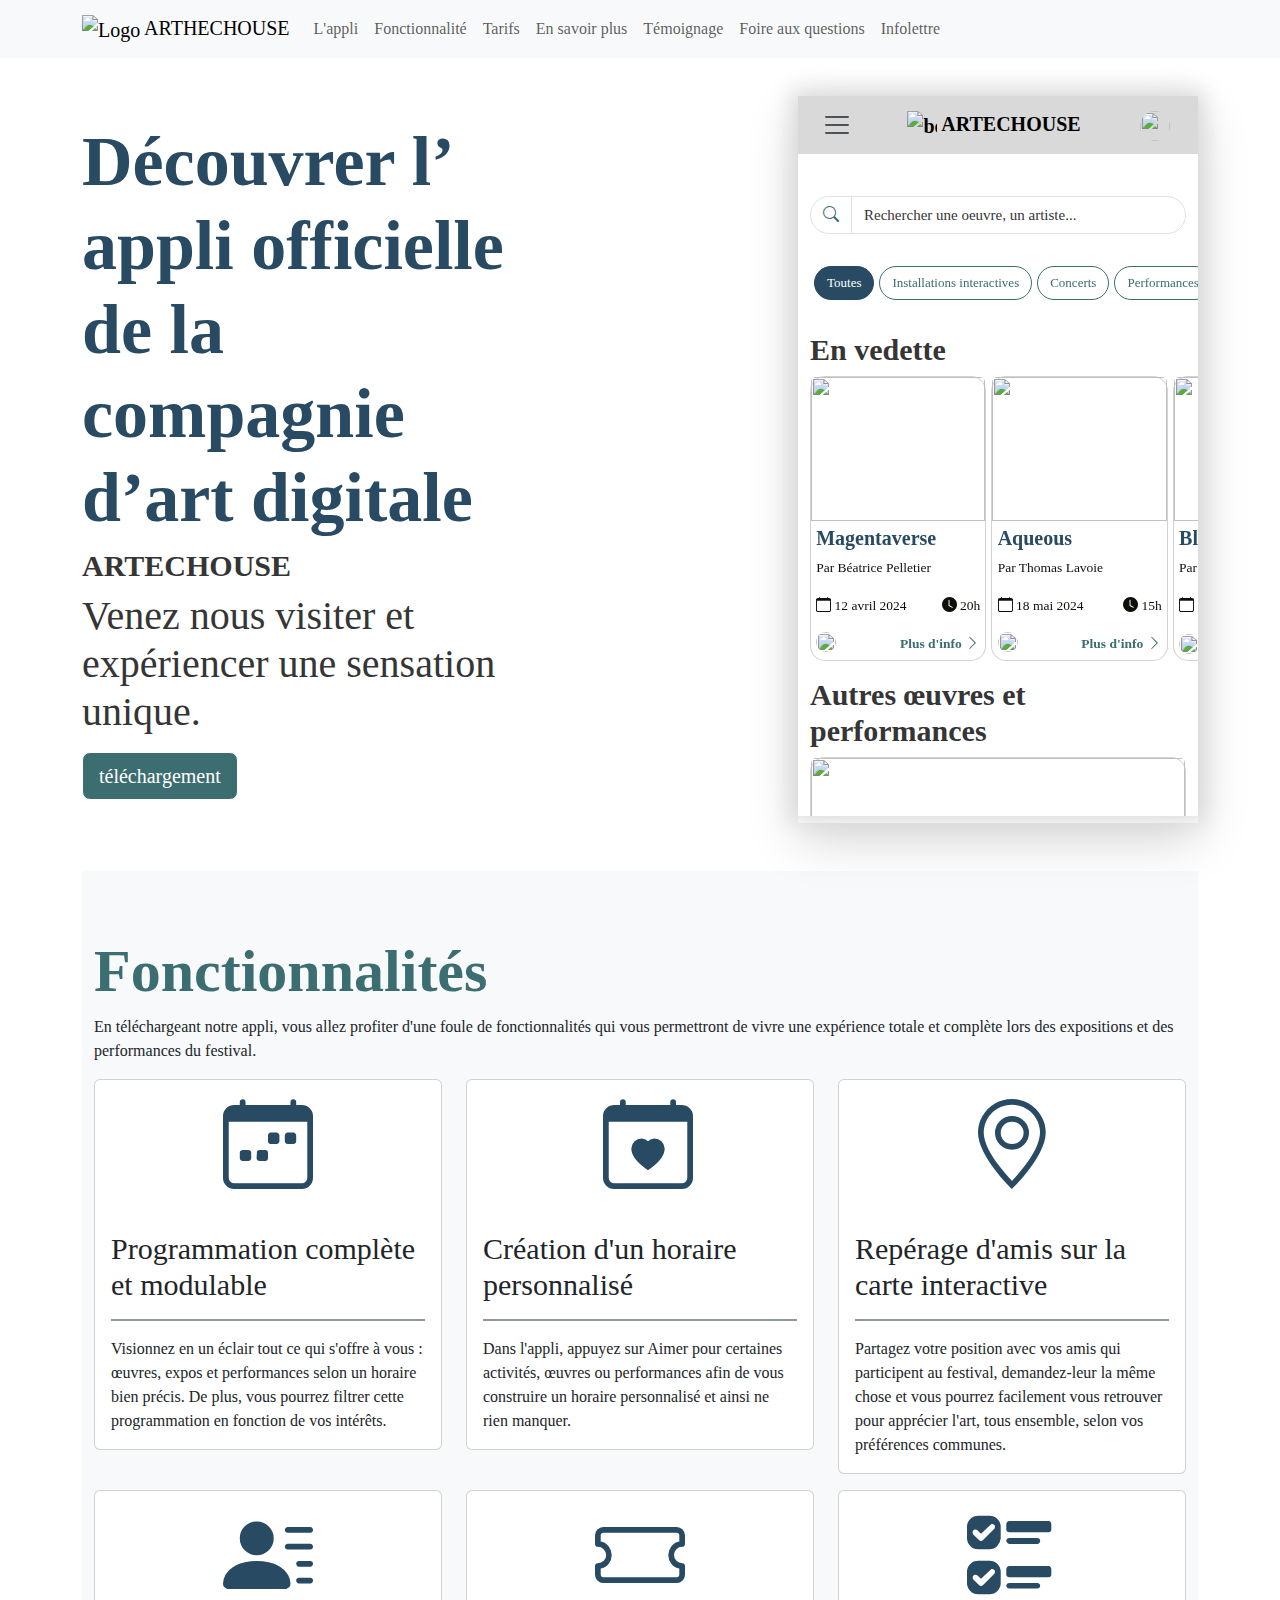
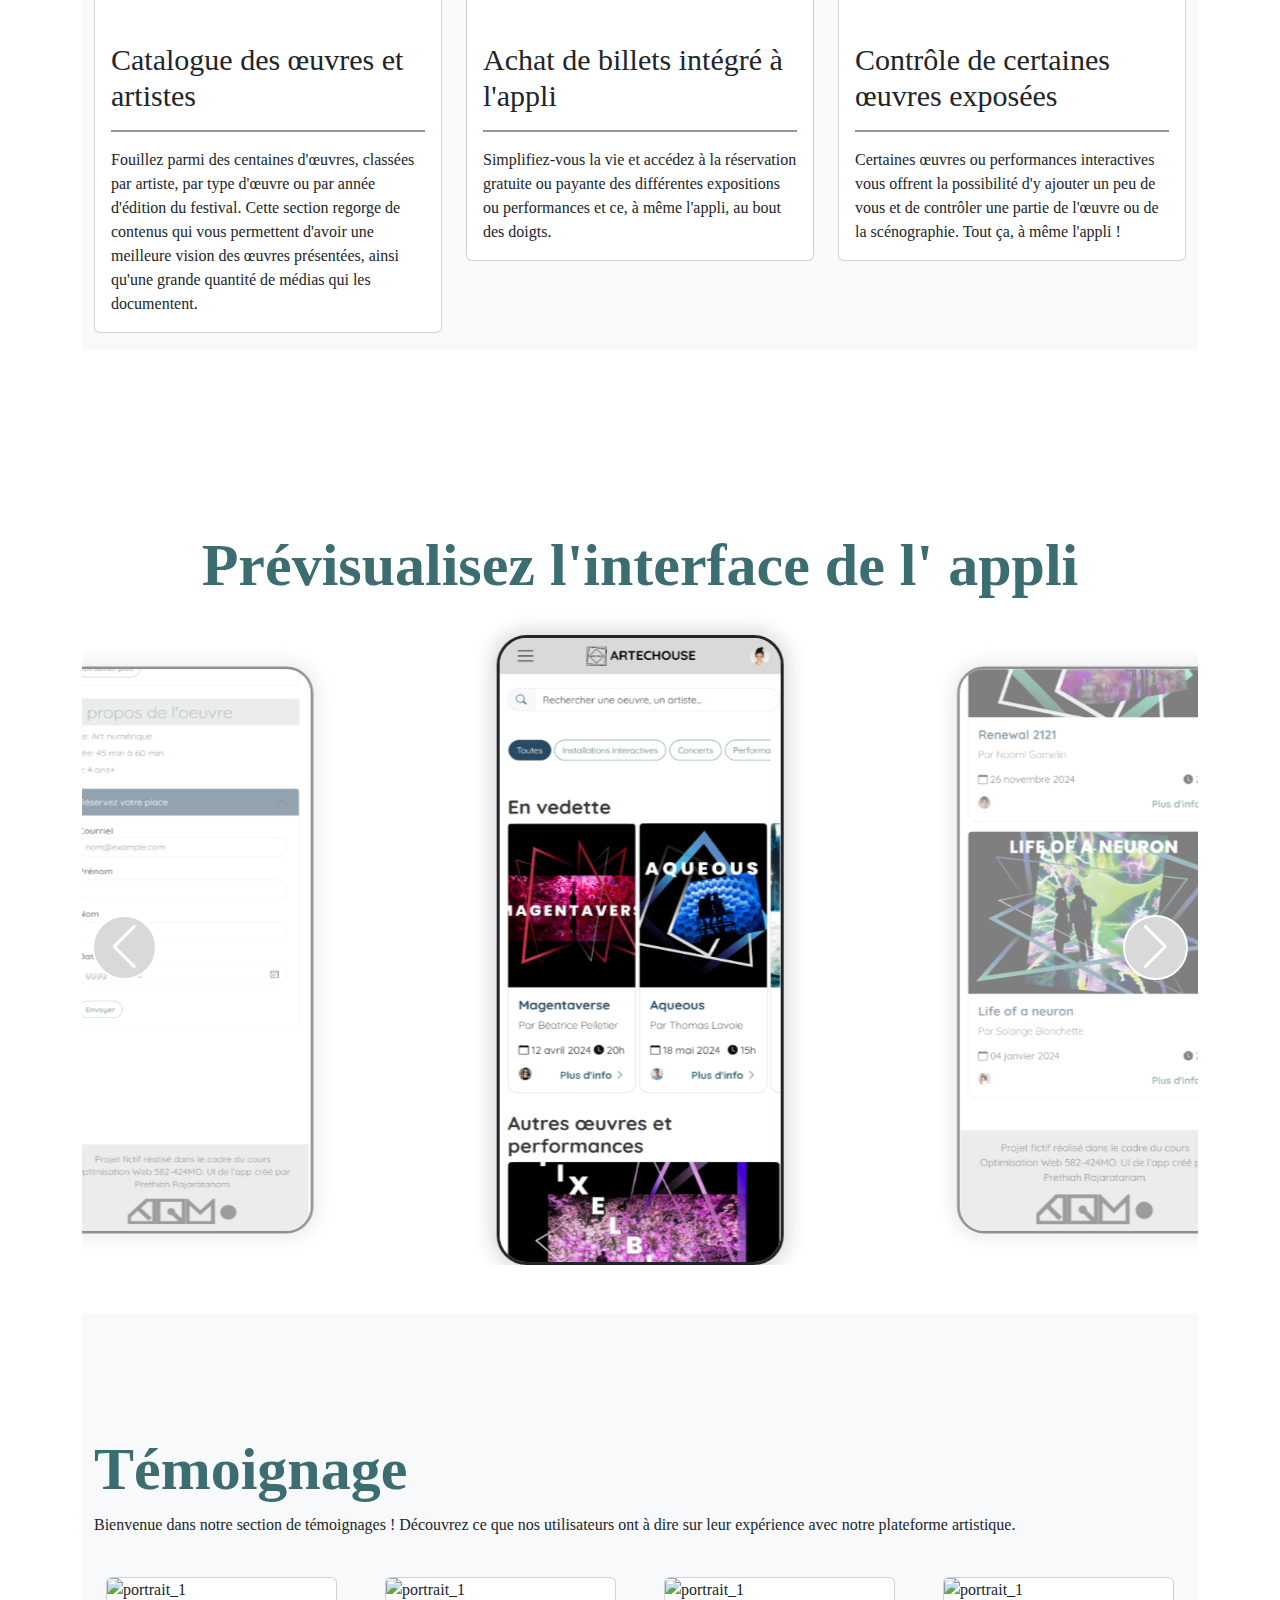
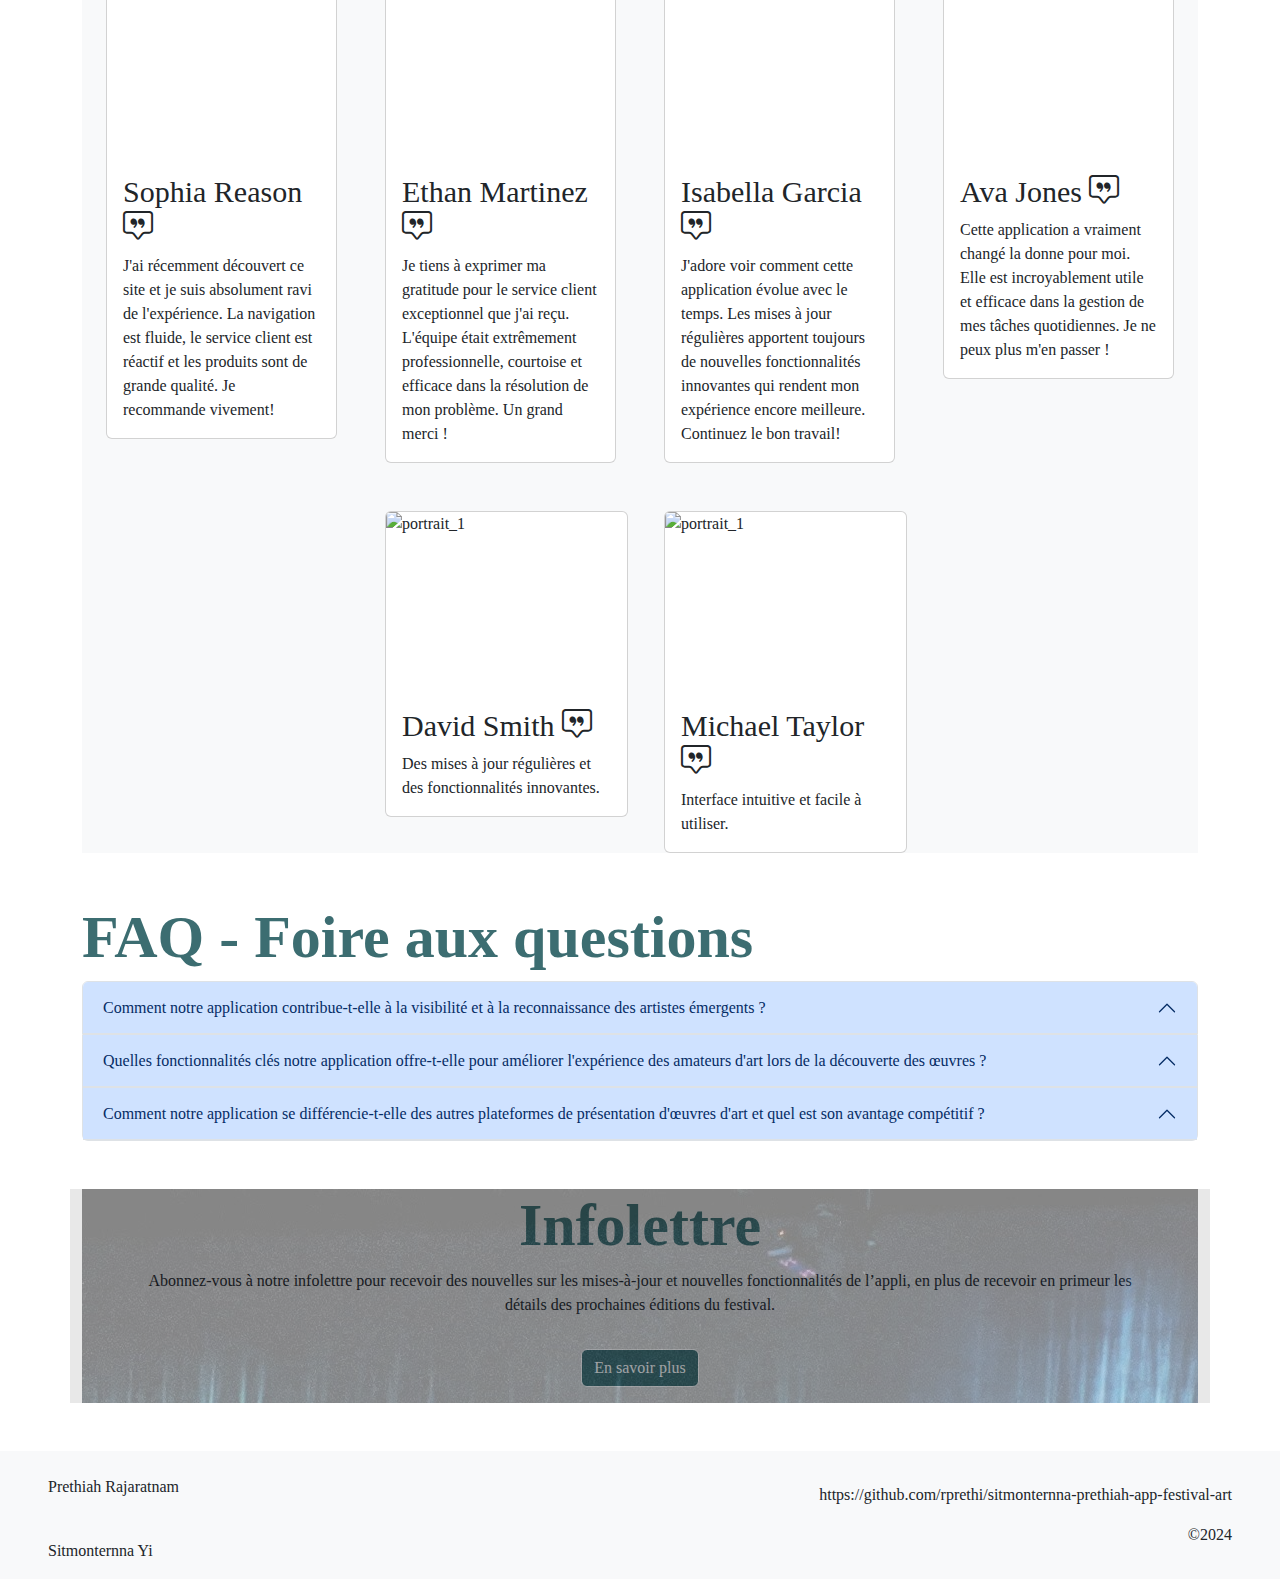
==== commit c34bd90b: "finalisation pt.4" ====
--- a/index.html
+++ b/index.html
@@ -60,6 +60,7 @@
   </header>
 
   <main>
+    <section class="lp">
     <div class="container">
       <div class="row justify-content-between pt-5">
         <div class="col-lg-5 col-md-8 col-sm-3 align-self-center pt-5">
@@ -77,7 +78,9 @@
         </div>
       </div>
     </div>
-
+  </section>
+
+    <section class="les-fonctionnalites">
     <div class="container">
       <h1 class="my-5" id="fonctionnaliter"><!--Fonctionnalité--></h1>
       <div class="hero">
@@ -345,6 +348,7 @@
         </section>
       </div>
     </div>
+  </section>
     </div>
 
     </div>
@@ -376,6 +380,7 @@
   </main>
 
   <footer class="footer bg-light">
+    <section class="footer-lp">
     <div class="container-fluid">
       <div class="row">
         <div class="col-lg-6 col-md-6 col-sm-12 text-md-start text-lg-start pt-4 ps-5">
@@ -395,6 +400,7 @@
         </div>
       </div>
     </div>
+  </section>
   </footer>
   <script src="https://cdn.jsdelivr.net/npm/swiper@11/swiper-bundle.min.js"></script>
   <script src="https://cdn.jsdelivr.net/npm/bootstrap@5.3.2/dist/js/bootstrap.bundle.min.js"
--- a/css/main.css
+++ b/css/main.css
@@ -10,6 +10,11 @@
 
 @font-face {
   src: url(../asset/font/Quicksand-VariableFont_wght.ttf) format("truetype");
+  font-family: "Quicksand";
+}
+
+* {
+  margin: 0;
   font-family: "Quicksand";
 }
 
--- a/css/styles_lp.css
+++ b/css/styles_lp.css
@@ -1,19 +1,16 @@
-/*---------Styles Header------------*/
-
-
 /*--------Section Hero---------*/
 .appliInfo {
   font-size: 70px;
 }
 
 .btn:hover {
-  background-color: var(--grisFonce);
-  color: var(--blanc);
-  border-color: var(--blanc);
+  background-color: var(--bs-dark);
+  color: var(--bs-white);
+  border-color: var(--bs-white);
 }
 
 #annule {
-  color: var(--bs-dark);
+  color: var(--bs-white);
   border-color: var(--bs-dark);
 }
 
@@ -98,11 +95,11 @@
 }
 
 .swiper-slide img {
-  border-color: var(--bs-primary);
+  border-color: var(--bs-light);
   border-width: 2em;
   border: solid;
   border-radius: 30px;
-  box-shadow: 0px 0px 20px 5px var(--bs-primary);
+  box-shadow: 0px 0px 20px 5px var(--bs-light);
 }
 
 .swiper-slide {
@@ -113,9 +110,8 @@
 
 .swiper-button-prev,
 .swiper-button-next {
-  background-color: var(--bs-dark);
+  background-color: var(--bs-light);
   border: solid var(--bs-white) 2px;
-
   color: var(--bs-white);
   border-radius: 50%;
   width: 65px;
@@ -125,14 +121,13 @@
 
 .swiper-button-next:active,
 .swiper-button-prev:active {
-  background-color: var(--bs-secondary);
+  background-color: var(--bs-light);
   color: var(--bs-white);
   border-color: var(--bs-white);
 }
 
 .swiper-button-next:hover,
 .swiper-button-prev:hover {
-
   background-color: var(--bs-secondary);
   color: var(--bs-white);
   border-color: var(--bs-white);
@@ -151,4 +146,4 @@
 
 .temoinTitre {
   margin-top: 2em;
-}+}
